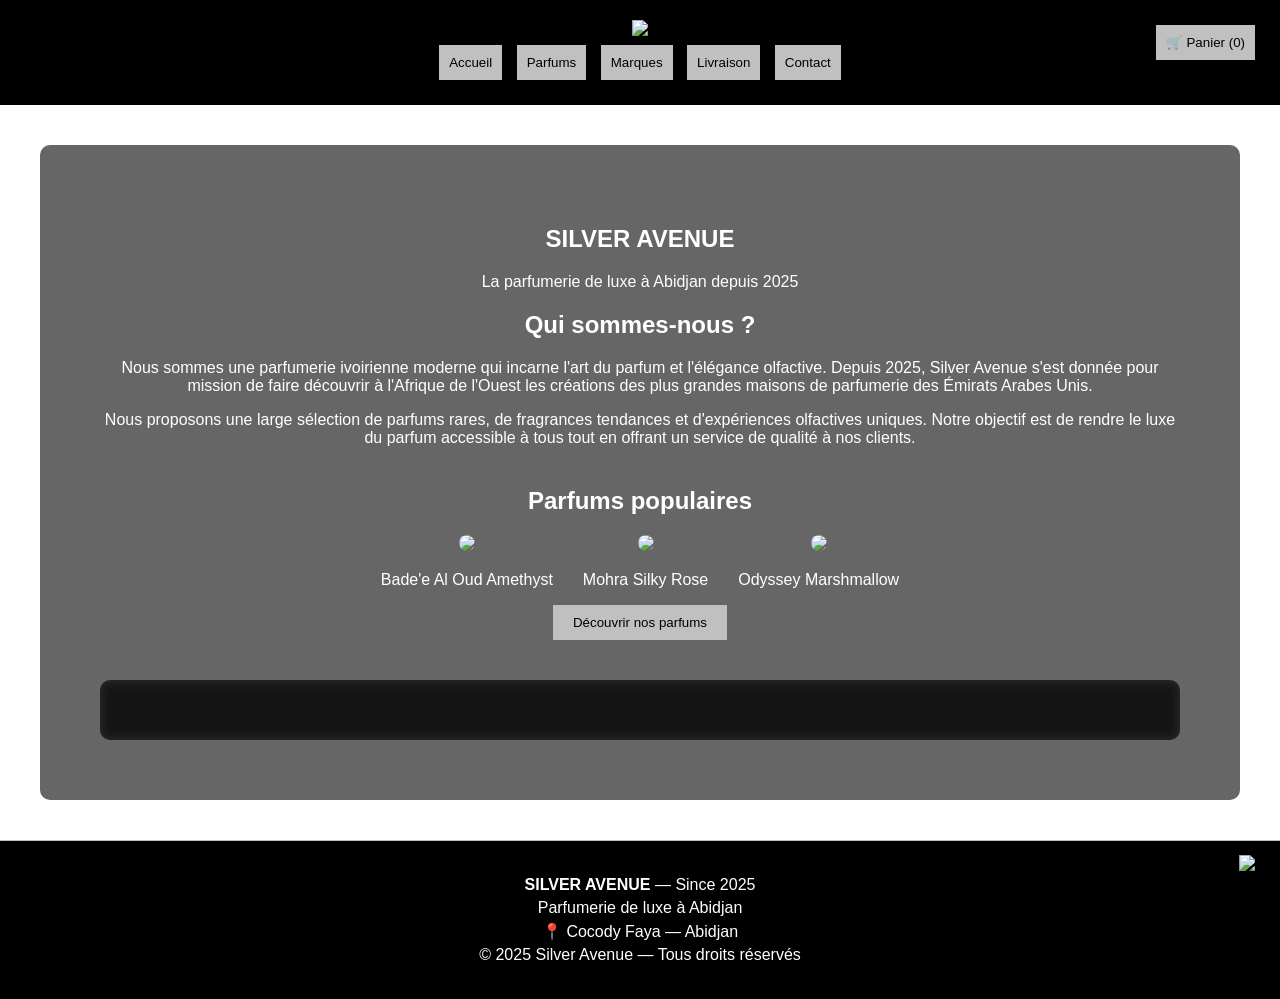
==== index.html @ 5741311a "Add files via upload" ====
<!DOCTYPE html>

<html lang="fr">

<head>

<meta charset="UTF-8">

<meta name="viewport" content="width=device-width, initial-scale=1.0">

<title>Silver Avenue</title>

<link rel="stylesheet" href="style.css">

<link rel="manifest" href="manifest.json">

<meta name="theme-color" content="#000000">

</head>

<body>

<header>

<img src="images/logo.png" class="logo">

<nav>

<button onclick="ouvrirPage('accueil')">Accueil</button>

<button onclick="ouvrirPage('parfums')">Parfums</button>

<button onclick="ouvrirPage('marques')">Marques</button>

<button onclick="ouvrirPage('livraison')">Livraison</button>

<button onclick="ouvrirPage('contact')">Contact</button>

<div class="panier" onclick="ouvrirPanier()">

<button onclick="ouvrirPanier()">
🛒 Panier (<span id="compteur-panier">0</span>)
</button>
</div>

<nav>

</header>

<section id="accueil" class="page">

<h1>SILVER AVENUE</h1>

<p>La parfumerie de luxe à Abidjan depuis 2025</p>


<h2>Qui sommes-nous ?</h2>

<p>

Nous sommes une parfumerie ivoirienne moderne qui incarne l'art du parfum et l'élégance olfactive. Depuis 2025, Silver Avenue s'est donnée pour mission de faire découvrir à l'Afrique de l'Ouest les créations des plus grandes maisons de parfumerie des Émirats Arabes Unis.

</p>

<p>

Nous proposons une large sélection de parfums rares, de fragrances tendances et d'expériences olfactives uniques. Notre objectif est de rendre le luxe du parfum accessible à tous tout en offrant un service de qualité à nos clients.

</p>

<div class="best-seller">

<h2>Parfums populaires</h2>

<div class="best-grid">

<div>

<img src="images/parfum4.jpg">

<p>Bade'e Al Oud Amethyst</p>

</div>

<div>

<img src="images/parfum2.jpg">

<p>Mohra Silky Rose</p>

</div>

<div>

<img src="images/parfum9.jpg">

<p>Odyssey Marshmallow</p>

</div>

</div>

</div>

<button onclick="ouvrirPage('parfums')">
Découvrir nos parfums
</button>
<div class="about-home">

</section>

<section id="parfums" class="page">

<h2>Nos Parfums</h2>

<div class="produits">

<div class="produit" data-marque="lattafa">

<img src="images/parfum1.jpg">

<h3 onclick="ouvrirProduit(
'Noble Blush — Lattafa',
'images/parfum1.jpg',
'sucré, poudré, amande, vanille',
'amande',
'rose',
'musc, vanille'
)">
Noble Blush — Lattafa
</h3>

<p>Accords : sucré / poudré / amande / vanille</p>

<button onclick="ajouterPanier('Noble Blush Lattafa')">
Ajouter au panier
</button>

</div>



<div class="produit" data-marque="lattafa">

<img src="images/parfum2.jpg">

<h3 onclick="ouvrirProduit(
'Mohra Silky Rose — Lattafa',
'images/parfum2.jpg',
'rose, musqué, fruité, vanille',
'fruits rouges',
'rose',
'musc, vanille'
)">
Mohra Silky Rose — Lattafa
</h3>

<p>Accords : rose / musqué / fruité / vanille</p>

<button onclick="ajouterPanier('Mohra Silky Rose Lattafa')">
Ajouter au panier
</button>

</div>



<div class="produit" data-marque="maison-asrar">

<img src="images/parfum3.jpg">

<h3 onclick="ouvrirProduit(
'Vanilla Voyage — Maison Asrar',
'images/parfum3.jpg',
'vanille, caramel, ambre',
'caramel',
'vanille',
'ambre'
)">
Vanilla Voyage — Maison Asrar
</h3>

<p>Accords : vanille / caramel / ambre</p>

<button onclick="ajouterPanier('Vanilla Voyage Maison Asrar')">
Ajouter au panier
</button>

</div>



<div class="produit" data-marque="lattafa">

<img src="images/parfum4.jpg">

<h3 onclick="ouvrirProduit(
'Badee Al Oud Amethyst — Lattafa',
'images/parfum4.jpg',
'rose, oud, ambre',
'bergamote',
'rose',
'oud, ambre'
)">
Badee Al Oud Amethyst — Lattafa
</h3>

<p>Accords : rose / oud / ambre</p>

<button onclick="ajouterPanier('Badee Al Oud Amethyst Lattafa')">
Ajouter au panier
</button>

</div>



<div class="produit" data-marque="lattafa">

<img src="images/parfum5.jpg">

<h3 onclick="ouvrirProduit(
'Badee Al Oud Sublime — Lattafa',
'images/parfum5.jpg',
'fruité, rose, tropical',
'pomme',
'rose',
'vanille'
)">
Badee Al Oud Sublime — Lattafa
</h3>

<p>Accords : fruité / rose / tropical</p>

<button onclick="ajouterPanier('Badee Al Oud Sublime Lattafa')">
Ajouter au panier
</button>

</div>



<div class="produit" data-marque="lattafa">

<img src="images/parfum6.jpg">

<h3 onclick="ouvrirProduit(
'Tharwah Gold — Lattafa',
'images/parfum6.jpg',
'agrumes, vanille, fleurs blanches',
'citron',
'fleurs blanches',
'vanille'
)">
Tharwah Gold — Lattafa
</h3>

<p>Accords : agrume / vanille / fleurs blanches</p>

<button onclick="ajouterPanier('Tharwah Gold Lattafa')">
Ajouter au panier
</button>

</div>



<div class="produit" data-marque="lattafa">

<img src="images/parfum7.jpg">

<h3 onclick="ouvrirProduit(
'Musamam White Intense — Lattafa',
'images/parfum7.jpg',
'boisé, coco, ambre',
'agrumes',
'coco',
'ambre, bois'
)">
Musamam White Intense — Lattafa
</h3>

<p>Accords : boisé / coco / ambre</p>

<button onclick="ajouterPanier('Musamam White Intense Lattafa')">
Ajouter au panier
</button>

</div>



<div class="produit" data-marque="maison-alhambra">

<img src="images/parfum8.jpg">

<h3 onclick="ouvrirProduit(
'Delilah — Maison Alhambra',
'images/parfum8.jpg',
'rose, floral, fruité',
'lychee',
'rose',
'vanille'
)">
Delilah — Maison Alhambra
</h3>

<p>Accords : rose / floral / fruité</p>

<button onclick="ajouterPanier('Delilah Maison Alhambra')">
Ajouter au panier
</button>

</div>



<div class="produit" data-marque="armaf">

<img src="images/parfum9.jpg">

<h3 onclick="ouvrirProduit(
'Odyssey Marshmallow — Armaf',
'images/parfum9.jpg',
'sucré, vanille, lactonique',
'fruits',
'marshmallow',
'vanille'
)">
Odyssey Marshmallow — Armaf
</h3>

<p>Accords : sucré / vanille / lactonique</p>

<button onclick="ajouterPanier('Odyssey Marshmallow Armaf')">
Ajouter au panier
</button>

</div>

</div>

</div>

</section>

<section id="marques" class="page">

<h2>Rechercher une marque</h2>

<div class="search-container">

<input type="text" id="searchInput" placeholder="Ex: Lattafa, Armaf...">

</div>

</section>


<section id="livraison" class="page">

<h2>Livraison</h2>

<p>Livraison partout à Abidjan via Yango.</p>

<p>Bonne nouvelle la livraison est gratuite à partir de 50 000F d'achat.</p>

</section>

<section id="contact" class="page">

<h2>Contact</h2>

<p>WhatsApp : 07 05 91 07 13

</p>Gmail: darenciv@gmail.com

</section>

<section id="inscription" class="page">

<h2>Informations de livraison</h2>

<div class="form-client">

<input type="text" id="nom" placeholder="Nom">

<input type="text" id="prenom" placeholder="Prénom">

<input type="text" id="telephone" placeholder="Numéro de téléphone">

<input type="text" id="adresse" placeholder="Lieu de livraison">

<button onclick="enregistrerClient()">

Enregistrer mes informations

</button>

</div>

</section>

<section id="panier-zone">

<div class="panier-contenu">

<h2>Votre panier</h2>

<ul id="liste-panier"></ul>

<a id="commanderWhatsapp" target="_blank">
<button>Commander sur WhatsApp</button>
</a>

<a href="https://pay.wave.com/m/M_ci_DL4ZPW5vdhut/c/ci/" target="_blank">

<button class="wave">

Payer avec Wave

</button>

</a>

<button onclick="fermerPanier()">Fermer</button>

</div>

</section>

<div id="produit-modal">

<div class="produit-contenu">

<span onclick="fermerProduit()" class="fermer">✖</span>

<img id="produit-image">

<h2 id="produit-nom"></h2>

<p><b>Accords :</b> <span id="produit-accords"></span></p>

<p><b>Notes de tête :</b> <span id="produit-tete"></span></p>

<p><b>Notes de cœur :</b> <span id="produit-coeur"></span></p>

<p><b>Notes de fond :</b> <span id="produit-fond"></span></p>

<button id="produit-panier">Ajouter au panier</button>

</div>

</div>

<footer>

<div class="footer-container">

<p><strong>SILVER AVENUE</strong> — Since 2025</p>

<p>Parfumerie de luxe à Abidjan</p>

<p>📍 Cocody Faya — Abidjan</p>

<p class="copyright">
© 2025 Silver Avenue — Tous droits réservés
</p>

</div>

</footer>

<script src="script.js"></script>

</body>

</html>
<a href="https://wa.me/2250705910713" class="whatsapp-float">

<img src="images/whatsapp.png">

</a>
---- style.css ----
body{

margin:0;

font-family:Arial;

color:white;

background-image:url("images/background.jpg");

background-size:cover;

background-position:center;

background-attachment:fixed;

}

header{

text-align:center;

background:black;

padding:20px;

}

.logo{

width:180px;

}

nav button{

background:silver;

border:none;

padding:10px;

margin:5px;

cursor:pointer;

}

.page{

display:none;

padding:60px;

text-align:center;

background:rgba(0,0,0,0.6);

backdrop-filter:blur(10px);

margin:40px;

border-radius:10px;

}


.produits{

display:grid;

grid-template-columns:repeat(3,1fr);

gap:30px;

}

.produit{

background:#111;

padding:20px;

border:1px solid silver;

border-radius:10px;

transition:0.3s;

}

.produit img{

width:100%;

}

.produit:hover{

transform:scale(1.05);

}

@media(max-width:768px){

.produits{

grid-template-columns:1fr;

}

}
.whatsapp-float{

position:fixed;

bottom:25px;

right:25px;

z-index:1000;

}

.whatsapp-float img{

width:60px;

transition:0.3s;

}

.whatsapp-float img:hover{

transform:scale(1.2);

}
.produit{

background:#111;

padding:20px;

border:1px solid silver;

border-radius:10px;

transition:0.3s;

opacity:0;

transform:translateY(30px);

animation:fadeUp 0.8s forwards;

}

@keyframes fadeUp{

to{

opacity:1;

transform:translateY(0);

}

}
button{

background:silver;

border:none;

padding:10px 20px;

cursor:pointer;

transition:0.3s;

}

button:hover{

transform:scale(1.1);

}
@media (max-width:768px){

header{

padding:10px;

}

.logo{

width:120px;

}

nav{

display:flex;

flex-direction:column;

gap:10px;

margin-top:10px;

}

nav button{

width:100%;

}

.page{

margin:10px;

padding:20px;

}

.produits{

grid-template-columns:1fr;

gap:20px;

}

.produit{

padding:15px;

}

.produit img{

width:100%;

}

h1{

font-size:26px;

}

h2{

font-size:22px;

}

p{

font-size:15px;

}

}
@media (max-width:768px){

.whatsapp-float img{

width:55px;

}

}
@media (max-width:768px){

nav{

background:rgba(0,0,0,0.7);

padding:10px;

border-radius:10px;

}

}
.about-home{

margin-top:40px;

background:rgba(0,0,0,0.5);

padding:30px;

border-radius:10px;

backdrop-filter:blur(6px);

}
footer{

background:black;

margin-top:40px;

padding:30px;

text-align:center;

border-top:1px solid silver;

}

.footer-container{

max-width:900px;

margin:auto;

}

footer p{

margin:5px;

}

copyright{

font-size:12px;

opacity:0.7;

}
.search-container{

display:flex;

justify-content:center;

margin-top:10px;

}
.search-container{

display:flex;

justify-content:center;

align-items:center;

margin-top:30px;

}

.search-container input{

width:300px;

padding:12px;

border-radius:25px;

border:1px solid rgba(255,255,255,0.3);

background:rgba(255,255,255,0.15);

backdrop-filter:blur(12px);

color:white;

outline:none;

text-align:center;

}
.panier{

position:absolute;

right:20px;

top:20px;

font-size:20px;

cursor:pointer;

}

#panier-zone{

background:rgba(0,0,0,0.6);

backdrop-filter:blur(10px);

padding:30px;

margin:40px;

border-radius:10px;

}

#panier-zone button{

margin-top:20px;

}
.form-client{

display:flex;

flex-direction:column;

gap:15px;

max-width:400px;

margin:auto;

margin-top:30px;

}

.form-client input{

padding:12px;

border-radius:10px;

border:none;

background:rgba(255,255,255,0.2);

color:white;

backdrop-filter:blur(10px);

}

.form-client button{

margin-top:10px;

}
#panier-zone{

position:fixed;

top:0;

right:0;

width:350px;

height:100%;

background:rgba(0,0,0,0.9);

backdrop-filter:blur(10px);

padding:30px;

display:none;

z-index:1000;

}

.panier-contenu{

display:flex;

flex-direction:column;

gap:20px;

}

.panier{

position:absolute;

right:20px;

top:20px;

cursor:pointer;

font-size:20px;

}
.wave{

background:#1dcf5f;

color:white;

padding:12px;

border:none;

border-radius:8px;

cursor:pointer;

font-weight:bold;

margin-top:10px;

}
#produit-modal{

position:fixed;

top:0;

left:0;

width:100%;

height:100%;

background:rgba(0,0,0,0.8);

display:none;

justify-content:center;

align-items:center;

z-index:2000;

}

.produit-contenu{

background:black;

padding:30px;

border-radius:10px;

max-width:400px;

text-align:center;

}

.produit-contenu img{

width:200px;

margin-bottom:20px;

}

.fermer{

cursor:pointer;

float:right;

font-size:20px;

}
.produit{

transition:all 0.4s ease;

transform:translateY(0);

}

.produit:hover{

transform:translateY(-10px);

box-shadow:0 20px 40px rgba(0,0,0,0.5);

}
.produit img{

transition:transform 0.5s;

}

.produit:hover img{

transform:scale(1.1);

}
.best-seller{

margin-top:40px;

text-align:center;

}

.best-grid{

display:flex;

justify-content:center;

gap:30px;

margin-top:20px;

}

.best-grid img{

width:120px;

border-radius:10px;

}
@media (max-width:768px){

nav{
flex-direction:column;
gap:10px;
}

.produits{
grid-template-columns:1fr;
}

.produit img{
width:100%;
}

.search-container input{
width:90%;
}

}
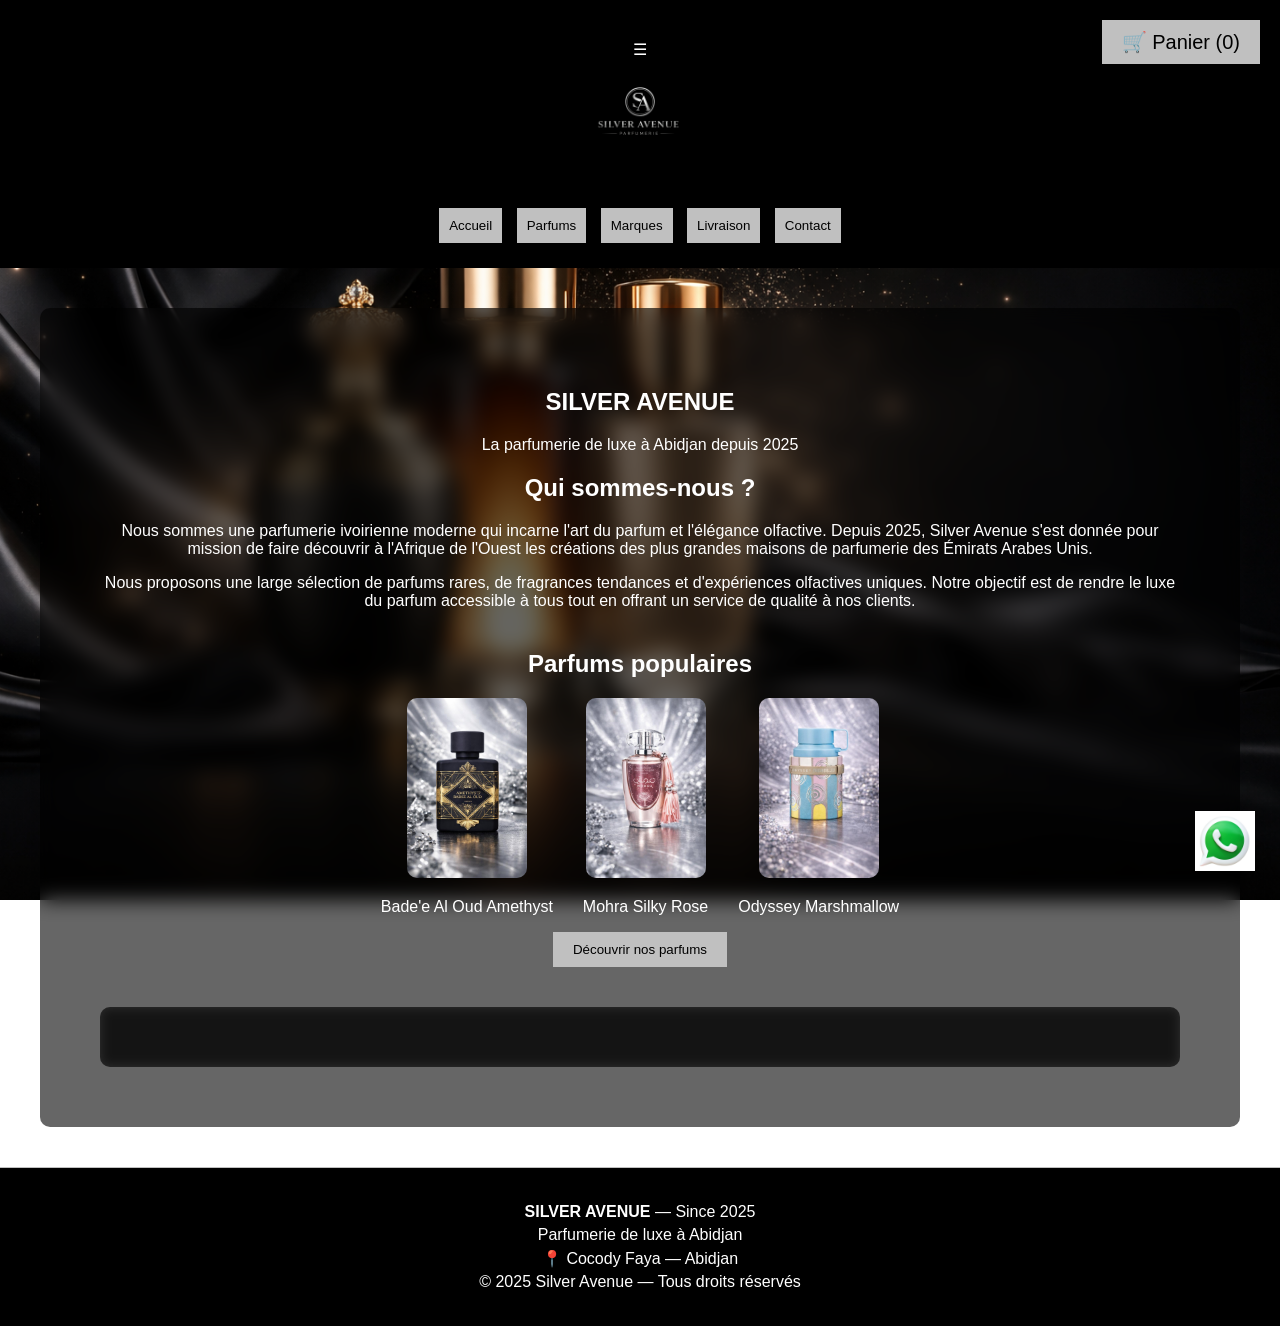
==== commit 73c69266: "Update index.html" ====
--- a/index.html
+++ b/index.html
@@ -22,28 +22,34 @@
 
 <header>
 
+<header class="header">
+
+<div class="menu-icon" onclick="toggleMenu()">
+☰
+</div>
+
 <img src="images/logo.png" class="logo">
 
-<nav>
-
-<button onclick="ouvrirPage('accueil')">Accueil</button>
-
-<button onclick="ouvrirPage('parfums')">Parfums</button>
-
-<button onclick="ouvrirPage('marques')">Marques</button>
-
-<button onclick="ouvrirPage('livraison')">Livraison</button>
-
-<button onclick="ouvrirPage('contact')">Contact</button>
-
-<div class="panier" onclick="ouvrirPanier()">
-
-<button onclick="ouvrirPanier()">
+<button onclick="ouvrirPanier()" class="panier">
 🛒 Panier (<span id="compteur-panier">0</span>)
 </button>
-</div>
-
-<nav>
+
+</header>
+
+
+<nav id="menu-mobile" class="menu-mobile">
+
+<button onclick="changerPage('accueil')">Accueil</button>
+
+<button onclick="changerPage('parfums')">Parfums</button>
+
+<button onclick="changerPage('marques')">Marques</button>
+
+<button onclick="changerPage('livraison')">Livraison</button>
+
+<button onclick="changerPage('contact')">Contact</button>
+
+</nav>
 
 </header>
 
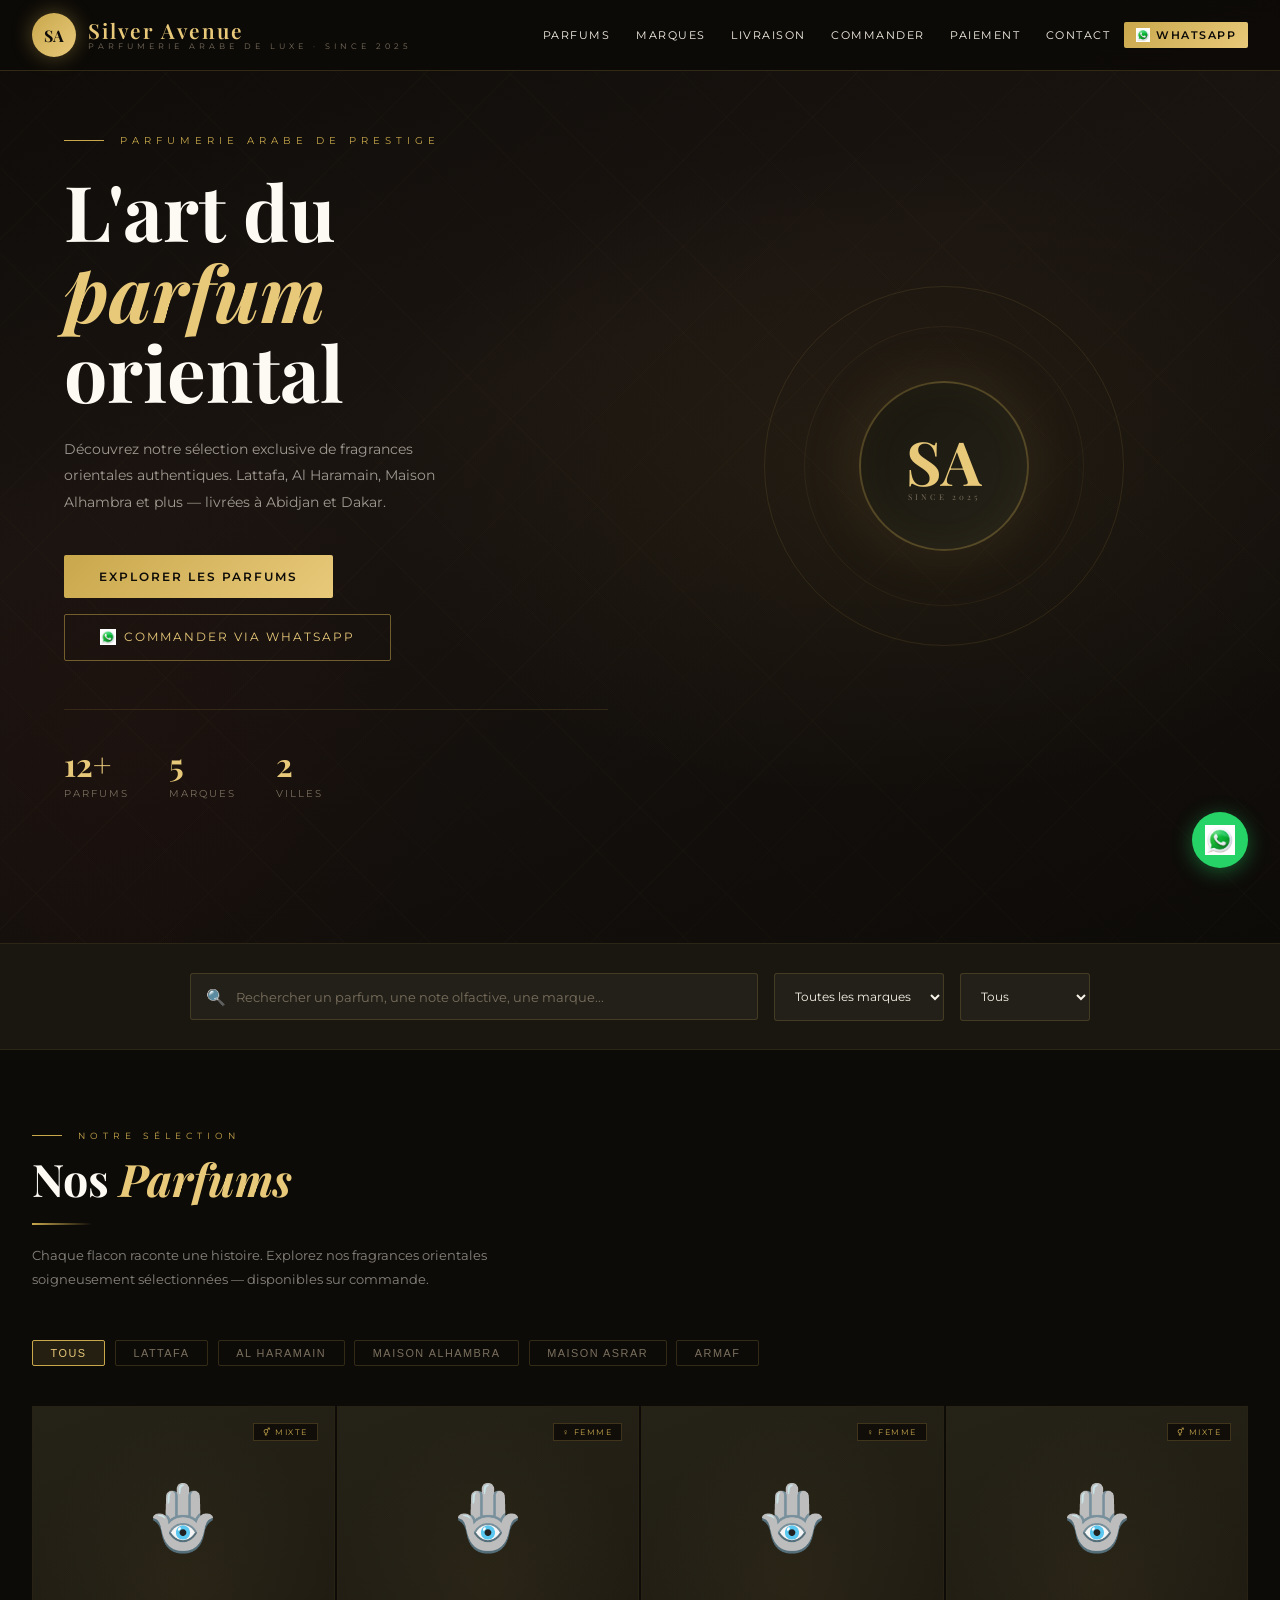
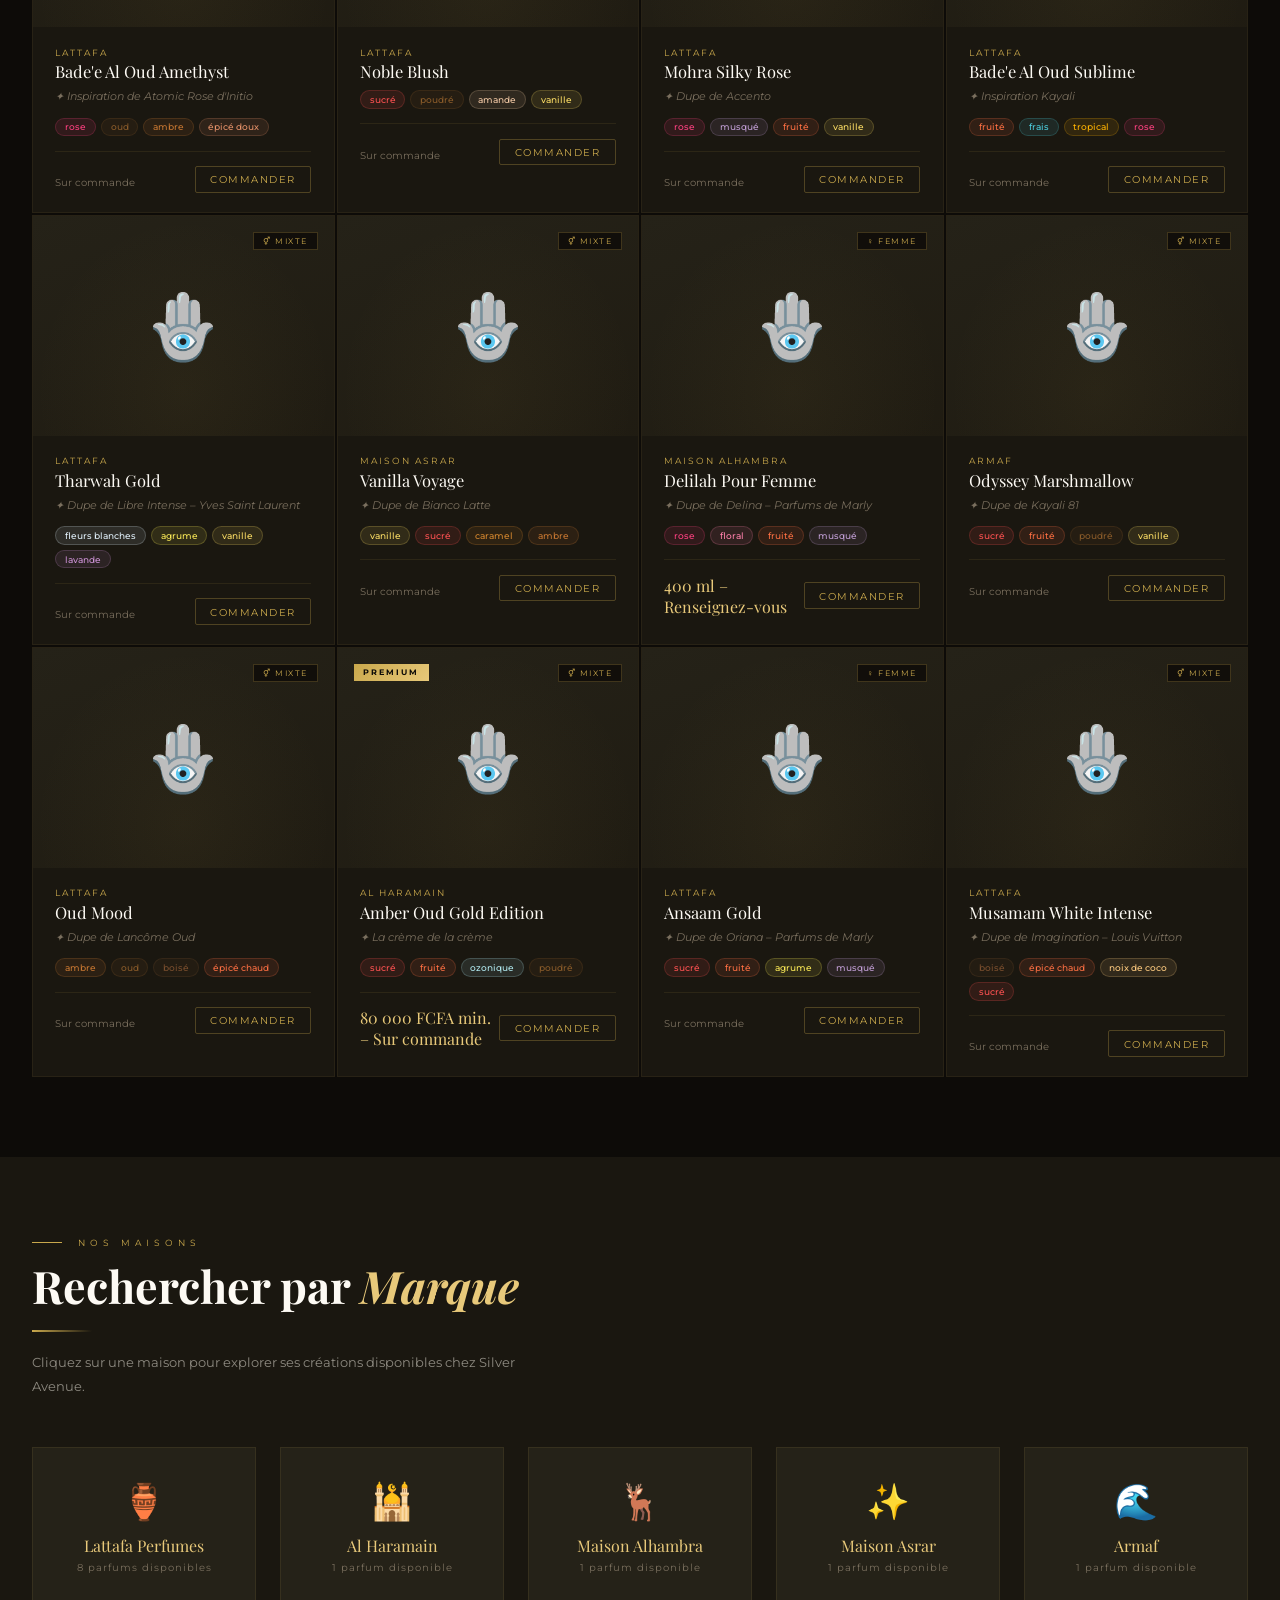
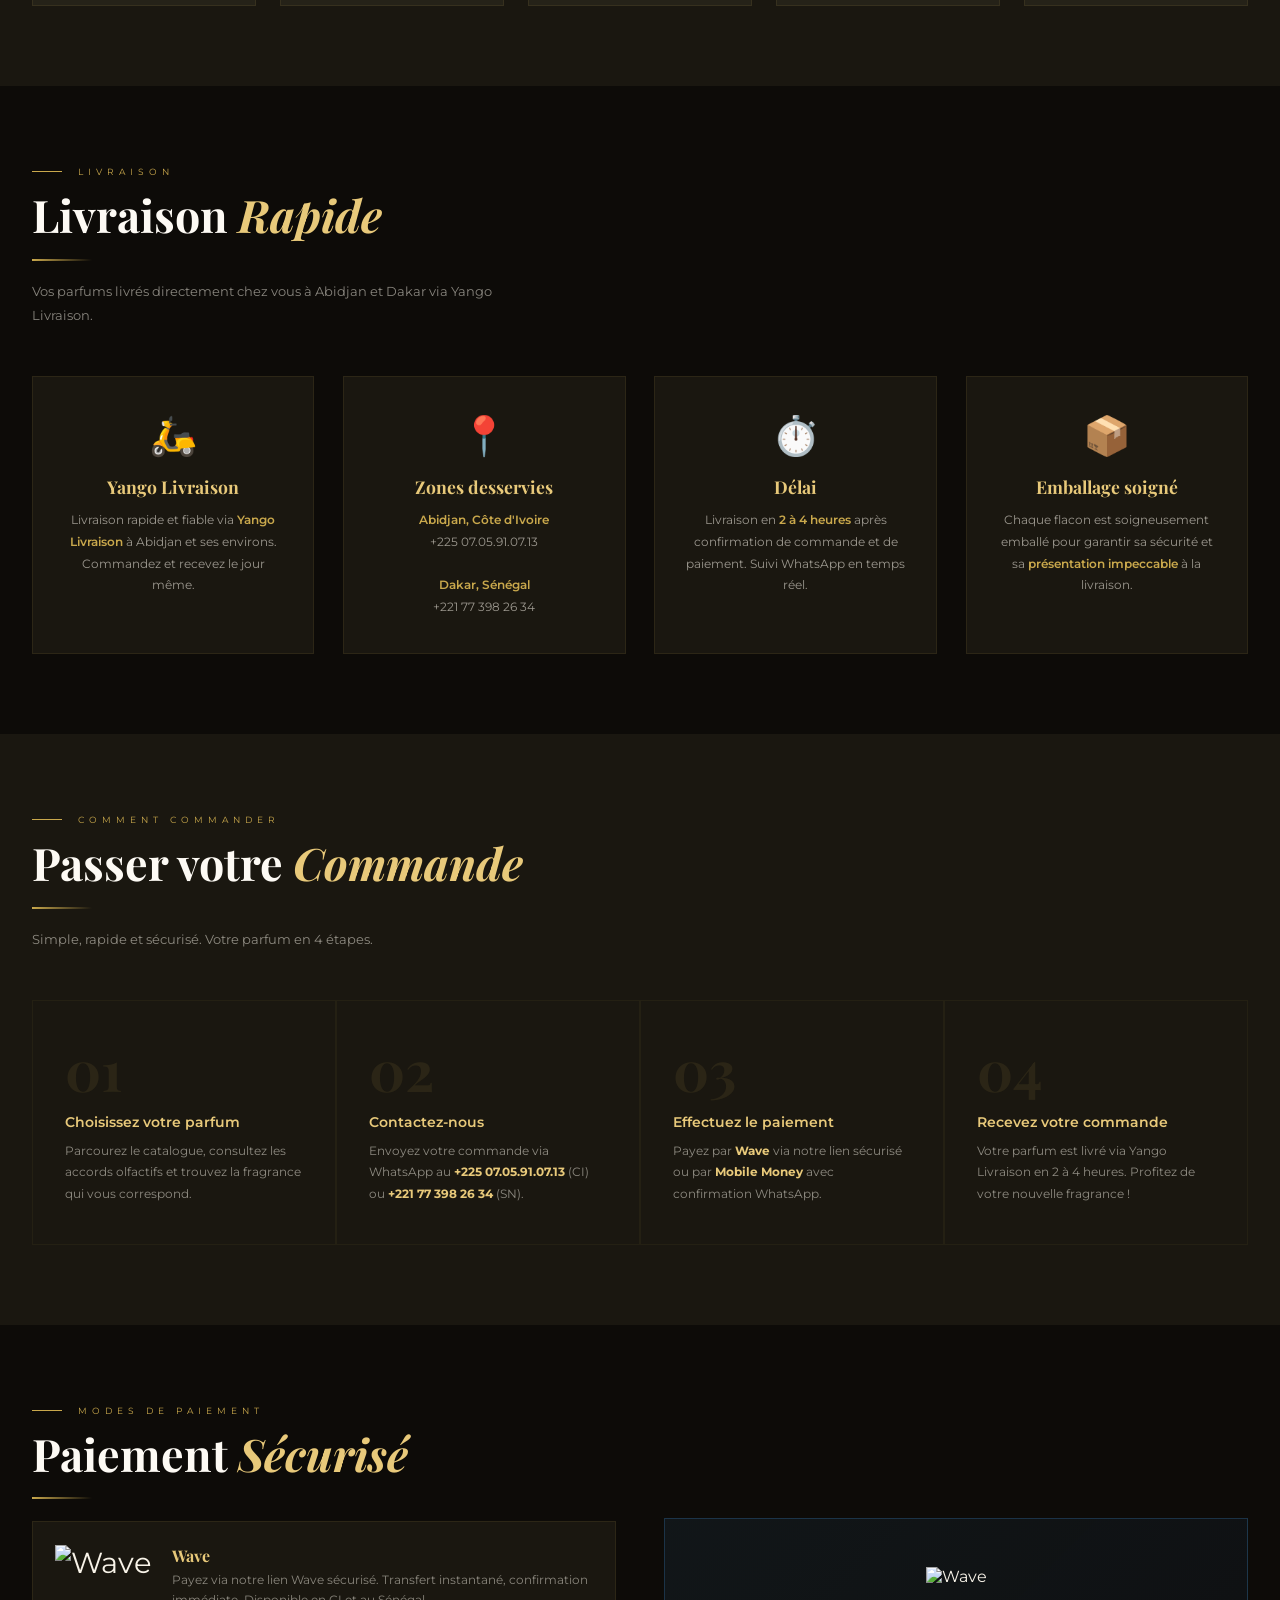
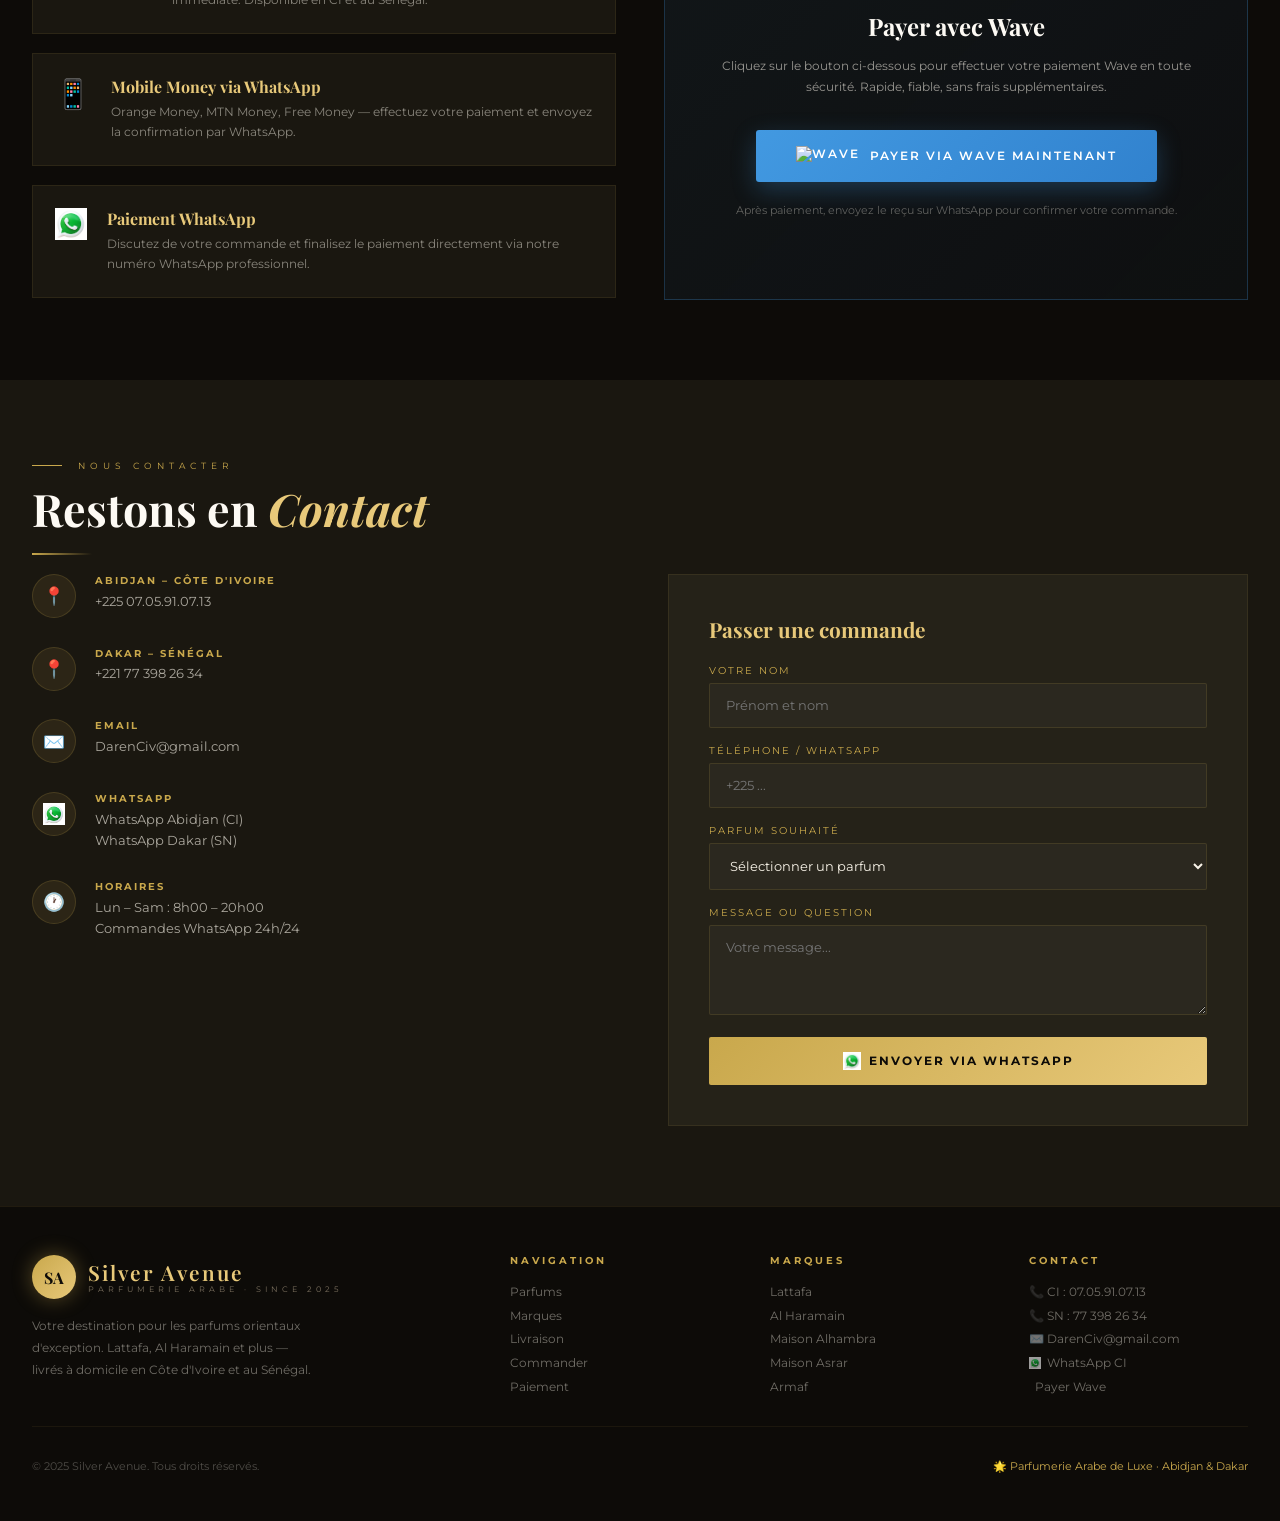
==== commit 4e92532e: "Add files via upload" ====
--- a/index.html
+++ b/index.html
@@ -1,489 +1,686 @@
-<!DOCTYPE html>
-
+<!doctype html>
 <html lang="fr">
-
-<head>
-
-<meta charset="UTF-8">
-
-<meta name="viewport" content="width=device-width, initial-scale=1.0">
-
-<title>Silver Avenue</title>
-
-<link rel="stylesheet" href="style.css">
-
-<link rel="manifest" href="manifest.json">
-
-<meta name="theme-color" content="#000000">
-
-</head>
-
-<body>
-
-<header>
-
-<header class="header">
-
-<div class="menu-icon" onclick="toggleMenu()">
-☰
-</div>
-
-<img src="images/logo.png" class="logo">
-
-<button onclick="ouvrirPanier()" class="panier">
-🛒 Panier (<span id="compteur-panier">0</span>)
-</button>
-
-</header>
-
-
-<nav id="menu-mobile" class="menu-mobile">
-
-<button onclick="changerPage('accueil')">Accueil</button>
-
-<button onclick="changerPage('parfums')">Parfums</button>
-
-<button onclick="changerPage('marques')">Marques</button>
-
-<button onclick="changerPage('livraison')">Livraison</button>
-
-<button onclick="changerPage('contact')">Contact</button>
-
-</nav>
-
-</header>
-
-<section id="accueil" class="page">
-
-<h1>SILVER AVENUE</h1>
-
-<p>La parfumerie de luxe à Abidjan depuis 2025</p>
-
-
-<h2>Qui sommes-nous ?</h2>
-
-<p>
-
-Nous sommes une parfumerie ivoirienne moderne qui incarne l'art du parfum et l'élégance olfactive. Depuis 2025, Silver Avenue s'est donnée pour mission de faire découvrir à l'Afrique de l'Ouest les créations des plus grandes maisons de parfumerie des Émirats Arabes Unis.
-
-</p>
-
-<p>
-
-Nous proposons une large sélection de parfums rares, de fragrances tendances et d'expériences olfactives uniques. Notre objectif est de rendre le luxe du parfum accessible à tous tout en offrant un service de qualité à nos clients.
-
-</p>
-
-<div class="best-seller">
-
-<h2>Parfums populaires</h2>
-
-<div class="best-grid">
-
-<div>
-
-<img src="images/parfum4.jpg">
-
-<p>Bade'e Al Oud Amethyst</p>
-
-</div>
-
-<div>
-
-<img src="images/parfum2.jpg">
-
-<p>Mohra Silky Rose</p>
-
-</div>
-
-<div>
-
-<img src="images/parfum9.jpg">
-
-<p>Odyssey Marshmallow</p>
-
-</div>
-
-</div>
-
-</div>
-
-<button onclick="ouvrirPage('parfums')">
-Découvrir nos parfums
-</button>
-<div class="about-home">
-
-</section>
-
-<section id="parfums" class="page">
-
-<h2>Nos Parfums</h2>
-
-<div class="produits">
-
-<div class="produit" data-marque="lattafa">
-
-<img src="images/parfum1.jpg">
-
-<h3 onclick="ouvrirProduit(
-'Noble Blush — Lattafa',
-'images/parfum1.jpg',
-'sucré, poudré, amande, vanille',
-'amande',
-'rose',
-'musc, vanille'
-)">
-Noble Blush — Lattafa
-</h3>
-
-<p>Accords : sucré / poudré / amande / vanille</p>
-
-<button onclick="ajouterPanier('Noble Blush Lattafa')">
-Ajouter au panier
-</button>
-
-</div>
-
-
-
-<div class="produit" data-marque="lattafa">
-
-<img src="images/parfum2.jpg">
-
-<h3 onclick="ouvrirProduit(
-'Mohra Silky Rose — Lattafa',
-'images/parfum2.jpg',
-'rose, musqué, fruité, vanille',
-'fruits rouges',
-'rose',
-'musc, vanille'
-)">
-Mohra Silky Rose — Lattafa
-</h3>
-
-<p>Accords : rose / musqué / fruité / vanille</p>
-
-<button onclick="ajouterPanier('Mohra Silky Rose Lattafa')">
-Ajouter au panier
-</button>
-
-</div>
-
-
-
-<div class="produit" data-marque="maison-asrar">
-
-<img src="images/parfum3.jpg">
-
-<h3 onclick="ouvrirProduit(
-'Vanilla Voyage — Maison Asrar',
-'images/parfum3.jpg',
-'vanille, caramel, ambre',
-'caramel',
-'vanille',
-'ambre'
-)">
-Vanilla Voyage — Maison Asrar
-</h3>
-
-<p>Accords : vanille / caramel / ambre</p>
-
-<button onclick="ajouterPanier('Vanilla Voyage Maison Asrar')">
-Ajouter au panier
-</button>
-
-</div>
-
-
-
-<div class="produit" data-marque="lattafa">
-
-<img src="images/parfum4.jpg">
-
-<h3 onclick="ouvrirProduit(
-'Badee Al Oud Amethyst — Lattafa',
-'images/parfum4.jpg',
-'rose, oud, ambre',
-'bergamote',
-'rose',
-'oud, ambre'
-)">
-Badee Al Oud Amethyst — Lattafa
-</h3>
-
-<p>Accords : rose / oud / ambre</p>
-
-<button onclick="ajouterPanier('Badee Al Oud Amethyst Lattafa')">
-Ajouter au panier
-</button>
-
-</div>
-
-
-
-<div class="produit" data-marque="lattafa">
-
-<img src="images/parfum5.jpg">
-
-<h3 onclick="ouvrirProduit(
-'Badee Al Oud Sublime — Lattafa',
-'images/parfum5.jpg',
-'fruité, rose, tropical',
-'pomme',
-'rose',
-'vanille'
-)">
-Badee Al Oud Sublime — Lattafa
-</h3>
-
-<p>Accords : fruité / rose / tropical</p>
-
-<button onclick="ajouterPanier('Badee Al Oud Sublime Lattafa')">
-Ajouter au panier
-</button>
-
-</div>
-
-
-
-<div class="produit" data-marque="lattafa">
-
-<img src="images/parfum6.jpg">
-
-<h3 onclick="ouvrirProduit(
-'Tharwah Gold — Lattafa',
-'images/parfum6.jpg',
-'agrumes, vanille, fleurs blanches',
-'citron',
-'fleurs blanches',
-'vanille'
-)">
-Tharwah Gold — Lattafa
-</h3>
-
-<p>Accords : agrume / vanille / fleurs blanches</p>
-
-<button onclick="ajouterPanier('Tharwah Gold Lattafa')">
-Ajouter au panier
-</button>
-
-</div>
-
-
-
-<div class="produit" data-marque="lattafa">
-
-<img src="images/parfum7.jpg">
-
-<h3 onclick="ouvrirProduit(
-'Musamam White Intense — Lattafa',
-'images/parfum7.jpg',
-'boisé, coco, ambre',
-'agrumes',
-'coco',
-'ambre, bois'
-)">
-Musamam White Intense — Lattafa
-</h3>
-
-<p>Accords : boisé / coco / ambre</p>
-
-<button onclick="ajouterPanier('Musamam White Intense Lattafa')">
-Ajouter au panier
-</button>
-
-</div>
-
-
-
-<div class="produit" data-marque="maison-alhambra">
-
-<img src="images/parfum8.jpg">
-
-<h3 onclick="ouvrirProduit(
-'Delilah — Maison Alhambra',
-'images/parfum8.jpg',
-'rose, floral, fruité',
-'lychee',
-'rose',
-'vanille'
-)">
-Delilah — Maison Alhambra
-</h3>
-
-<p>Accords : rose / floral / fruité</p>
-
-<button onclick="ajouterPanier('Delilah Maison Alhambra')">
-Ajouter au panier
-</button>
-
-</div>
-
-
-
-<div class="produit" data-marque="armaf">
-
-<img src="images/parfum9.jpg">
-
-<h3 onclick="ouvrirProduit(
-'Odyssey Marshmallow — Armaf',
-'images/parfum9.jpg',
-'sucré, vanille, lactonique',
-'fruits',
-'marshmallow',
-'vanille'
-)">
-Odyssey Marshmallow — Armaf
-</h3>
-
-<p>Accords : sucré / vanille / lactonique</p>
-
-<button onclick="ajouterPanier('Odyssey Marshmallow Armaf')">
-Ajouter au panier
-</button>
-
-</div>
-
-</div>
-
-</div>
-
-</section>
-
-<section id="marques" class="page">
-
-<h2>Rechercher une marque</h2>
-
-<div class="search-container">
-
-<input type="text" id="searchInput" placeholder="Ex: Lattafa, Armaf...">
-
-</div>
-
-</section>
-
-
-<section id="livraison" class="page">
-
-<h2>Livraison</h2>
-
-<p>Livraison partout à Abidjan via Yango.</p>
-
-<p>Bonne nouvelle la livraison est gratuite à partir de 50 000F d'achat.</p>
-
-</section>
-
-<section id="contact" class="page">
-
-<h2>Contact</h2>
-
-<p>WhatsApp : 07 05 91 07 13
-
-</p>Gmail: darenciv@gmail.com
-
-</section>
-
-<section id="inscription" class="page">
-
-<h2>Informations de livraison</h2>
-
-<div class="form-client">
-
-<input type="text" id="nom" placeholder="Nom">
-
-<input type="text" id="prenom" placeholder="Prénom">
-
-<input type="text" id="telephone" placeholder="Numéro de téléphone">
-
-<input type="text" id="adresse" placeholder="Lieu de livraison">
-
-<button onclick="enregistrerClient()">
-
-Enregistrer mes informations
-
-</button>
-
-</div>
-
-</section>
-
-<section id="panier-zone">
-
-<div class="panier-contenu">
-
-<h2>Votre panier</h2>
-
-<ul id="liste-panier"></ul>
-
-<a id="commanderWhatsapp" target="_blank">
-<button>Commander sur WhatsApp</button>
-</a>
-
-<a href="https://pay.wave.com/m/M_ci_DL4ZPW5vdhut/c/ci/" target="_blank">
-
-<button class="wave">
-
-Payer avec Wave
-
-</button>
-
-</a>
-
-<button onclick="fermerPanier()">Fermer</button>
-
-</div>
-
-</section>
-
-<div id="produit-modal">
-
-<div class="produit-contenu">
-
-<span onclick="fermerProduit()" class="fermer">✖</span>
-
-<img id="produit-image">
-
-<h2 id="produit-nom"></h2>
-
-<p><b>Accords :</b> <span id="produit-accords"></span></p>
-
-<p><b>Notes de tête :</b> <span id="produit-tete"></span></p>
-
-<p><b>Notes de cœur :</b> <span id="produit-coeur"></span></p>
-
-<p><b>Notes de fond :</b> <span id="produit-fond"></span></p>
-
-<button id="produit-panier">Ajouter au panier</button>
-
-</div>
-
-</div>
-
-<footer>
-
-<div class="footer-container">
-
-<p><strong>SILVER AVENUE</strong> — Since 2025</p>
-
-<p>Parfumerie de luxe à Abidjan</p>
-
-<p>📍 Cocody Faya — Abidjan</p>
-
-<p class="copyright">
-© 2025 Silver Avenue — Tous droits réservés
-</p>
-
-</div>
-
-</footer>
-
-<script src="script.js"></script>
-
-</body>
-
+  <head>
+    <meta charset="UTF-8" />
+    <meta name="viewport" content="width=device-width, initial-scale=1.0" />
+    <title>Silver Avenue – Parfumerie Arabe de Luxe</title>
+    <link
+      href="https://fonts.googleapis.com/css2?family=Playfair+Display:ital,wght@0,400;0,600;0,700;1,400&family=Montserrat:wght@300;400;500;600&display=swap"
+      rel="stylesheet"
+    />
+    <link rel="stylesheet" href="style.css" />
+
+    <!-- PWA Manifest & Favicon -->
+    <link rel="manifest" href="manifest.json" />
+    <link rel="icon" type="image/svg+xml" href="images/logo.svg" />
+    <link rel="apple-touch-icon" href="images/logo-192.png" />
+    <meta name="theme-color" content="#C9A84C" />
+    <meta name="apple-mobile-web-app-capable" content="yes" />
+    <meta
+      name="apple-mobile-web-app-status-bar-style"
+      content="black-translucent"
+    />
+    <meta name="apple-mobile-web-app-title" content="Silver Avenue" />
+    <meta
+      name="description"
+      content="Parfumerie Arabe de Luxe – Lattafa, Al Haramain et plus. Livraison Abidjan & Dakar."
+    />
+  </head>
+  <body>
+    <!-- ══════════════════════════════════════
+     HEADER
+══════════════════════════════════════ -->
+    <header>
+      <div class="header-inner">
+        <a href="#" class="logo">
+          <div class="logo-icon">SA</div>
+          <div>
+            <div class="logo-text">Silver Avenue</div>
+            <div class="logo-sub">Parfumerie Arabe de Luxe · Since 2025</div>
+          </div>
+        </a>
+
+        <nav>
+          <a href="#parfums">Parfums</a>
+          <a href="#brands">Marques</a>
+          <a href="#livraison">Livraison</a>
+          <a href="#commande">Commander</a>
+          <a href="#paiement">Paiement</a>
+          <a href="#contact">Contact</a>
+          <a href="https://wa.me/2250705910713" target="_blank" class="nav-cta">
+            <img
+              src="images/whatsapp.png"
+              alt=""
+              style="width: 14px; height: 14px"
+            />
+            WhatsApp
+          </a>
+        </nav>
+
+        <div class="hamburger" onclick="toggleNav()">
+          <span></span><span></span><span></span>
+        </div>
+      </div>
+
+      <div class="nav-mobile" id="mobileNav">
+        <a href="#parfums" onclick="closeNav()">Parfums</a>
+        <a href="#brands" onclick="closeNav()">Marques</a>
+        <a href="#livraison" onclick="closeNav()">Livraison</a>
+        <a href="#commande" onclick="closeNav()">Commander</a>
+        <a href="#paiement" onclick="closeNav()">Paiement</a>
+        <a href="#contact" onclick="closeNav()">Contact</a>
+        <a href="https://wa.me/2250705910713" target="_blank">
+          <img
+            src="images/whatsapp.png"
+            alt=""
+            style="width: 16px; height: 16px"
+          />
+          WhatsApp Abidjan
+        </a>
+        <a href="https://wa.me/221773982634" target="_blank">
+          <img
+            src="images/whatsapp.png"
+            alt=""
+            style="width: 16px; height: 16px"
+          />
+          WhatsApp Dakar
+        </a>
+      </div>
+    </header>
+
+    <!-- ══════════════════════════════════════
+     HERO
+══════════════════════════════════════ -->
+    <section class="hero">
+      <div class="hero-bg"></div>
+      <div class="hero-pattern"></div>
+      <div class="hero-content">
+        <div>
+          <div class="hero-label">Parfumerie Arabe de Prestige</div>
+          <h1>L'art du <em>parfum</em><br />oriental</h1>
+          <p class="hero-desc">
+            Découvrez notre sélection exclusive de fragrances orientales
+            authentiques. Lattafa, Al Haramain, Maison Alhambra et plus —
+            livrées à Abidjan et Dakar.
+          </p>
+          <div class="hero-actions">
+            <a href="#parfums" class="btn-primary">Explorer les parfums</a>
+            <a
+              href="https://wa.me/2250705910713"
+              target="_blank"
+              class="btn-outline"
+            >
+              <img
+                src="images/whatsapp.png"
+                alt=""
+                style="width: 16px; height: 16px"
+              />
+              Commander via WhatsApp
+            </a>
+          </div>
+          <div class="hero-stats">
+            <div>
+              <div class="stat-num">12+</div>
+              <div class="stat-label">Parfums</div>
+            </div>
+            <div>
+              <div class="stat-num">5</div>
+              <div class="stat-label">Marques</div>
+            </div>
+            <div>
+              <div class="stat-num">2</div>
+              <div class="stat-label">Villes</div>
+            </div>
+          </div>
+        </div>
+        <div class="hero-visual">
+          <div class="hero-ring"></div>
+          <div class="hero-ring"></div>
+          <div class="hero-center">
+            <span class="big">SA</span>
+            <span class="since">Since 2025</span>
+          </div>
+        </div>
+      </div>
+    </section>
+
+    <!-- ══════════════════════════════════════
+     BARRE DE RECHERCHE
+══════════════════════════════════════ -->
+    <div class="search-section">
+      <div class="search-inner">
+        <div class="search-wrap">
+          <span class="search-icon">🔍</span>
+          <input
+            type="text"
+            id="searchInput"
+            placeholder="Rechercher un parfum, une note olfactive, une marque..."
+            oninput="filterPerfumes()"
+          />
+        </div>
+        <select
+          class="brand-filter"
+          id="brandFilter"
+          onchange="filterPerfumes()"
+        >
+          <option value="">Toutes les marques</option>
+          <option>Lattafa</option>
+          <option>Al Haramain</option>
+          <option>Maison Alhambra</option>
+          <option>Maison Asrar</option>
+          <option>Armaf</option>
+        </select>
+        <select
+          class="brand-filter"
+          id="genderFilter"
+          onchange="filterPerfumes()"
+          style="min-width: 130px"
+        >
+          <option value="">Tous</option>
+          <option value="femme">Femme</option>
+          <option value="mixte">Mixte</option>
+        </select>
+      </div>
+    </div>
+
+    <!-- ══════════════════════════════════════
+     PARFUMS
+══════════════════════════════════════ -->
+    <section id="parfums" style="background: var(--dark)">
+      <div class="section-inner">
+        <div class="section-label">Notre Sélection</div>
+        <h2 class="section-title">Nos <em>Parfums</em></h2>
+        <div class="divider"></div>
+        <p class="section-desc">
+          Chaque flacon raconte une histoire. Explorez nos fragrances orientales
+          soigneusement sélectionnées — disponibles sur commande.
+        </p>
+
+        <!-- Filtres par marque -->
+        <div class="brand-tags">
+          <button class="brand-tag active" onclick="setTag(this, '')">
+            Tous
+          </button>
+          <button class="brand-tag" onclick="setTag(this, 'Lattafa')">
+            Lattafa
+          </button>
+          <button class="brand-tag" onclick="setTag(this, 'Al Haramain')">
+            Al Haramain
+          </button>
+          <button class="brand-tag" onclick="setTag(this, 'Maison Alhambra')">
+            Maison Alhambra
+          </button>
+          <button class="brand-tag" onclick="setTag(this, 'Maison Asrar')">
+            Maison Asrar
+          </button>
+          <button class="brand-tag" onclick="setTag(this, 'Armaf')">
+            Armaf
+          </button>
+        </div>
+
+        <!-- Grille générée par JS -->
+        <div class="perfume-grid" id="perfumeGrid"></div>
+      </div>
+    </section>
+
+    <!-- ══════════════════════════════════════
+     MARQUES
+══════════════════════════════════════ -->
+    <section id="brands">
+      <div class="section-inner">
+        <div class="section-label">Nos Maisons</div>
+        <h2 class="section-title">Rechercher par <em>Marque</em></h2>
+        <div class="divider"></div>
+        <p class="section-desc">
+          Cliquez sur une maison pour explorer ses créations disponibles chez
+          Silver Avenue.
+        </p>
+
+        <div class="brands-grid">
+          <div class="brand-card" onclick="goToBrand('Lattafa')">
+            <div class="brand-icon-big">🏺</div>
+            <div class="brand-card-name">Lattafa Perfumes</div>
+            <div class="brand-card-count">8 parfums disponibles</div>
+          </div>
+          <div class="brand-card" onclick="goToBrand('Al Haramain')">
+            <div class="brand-icon-big">🕌</div>
+            <div class="brand-card-name">Al Haramain</div>
+            <div class="brand-card-count">1 parfum disponible</div>
+          </div>
+          <div class="brand-card" onclick="goToBrand('Maison Alhambra')">
+            <div class="brand-icon-big">🦌</div>
+            <div class="brand-card-name">Maison Alhambra</div>
+            <div class="brand-card-count">1 parfum disponible</div>
+          </div>
+          <div class="brand-card" onclick="goToBrand('Maison Asrar')">
+            <div class="brand-icon-big">✨</div>
+            <div class="brand-card-name">Maison Asrar</div>
+            <div class="brand-card-count">1 parfum disponible</div>
+          </div>
+          <div class="brand-card" onclick="goToBrand('Armaf')">
+            <div class="brand-icon-big">🌊</div>
+            <div class="brand-card-name">Armaf</div>
+            <div class="brand-card-count">1 parfum disponible</div>
+          </div>
+        </div>
+      </div>
+    </section>
+
+    <!-- ══════════════════════════════════════
+     LIVRAISON
+══════════════════════════════════════ -->
+    <section id="livraison">
+      <div class="section-inner">
+        <div class="section-label">Livraison</div>
+        <h2 class="section-title">Livraison <em>Rapide</em></h2>
+        <div class="divider"></div>
+        <p class="section-desc">
+          Vos parfums livrés directement chez vous à Abidjan et Dakar via Yango
+          Livraison.
+        </p>
+
+        <div class="livraison-grid">
+          <div class="livraison-card">
+            <div class="livraison-icon">🛵</div>
+            <h3>Yango Livraison</h3>
+            <p>
+              Livraison rapide et fiable via
+              <span class="hl">Yango Livraison</span> à Abidjan et ses environs.
+              Commandez et recevez le jour même.
+            </p>
+          </div>
+          <div class="livraison-card">
+            <div class="livraison-icon">📍</div>
+            <h3>Zones desservies</h3>
+            <p>
+              <span class="hl">Abidjan, Côte d'Ivoire</span><br />+225
+              07.05.91.07.13 <br /><br />
+              <span class="hl">Dakar, Sénégal</span><br />+221 77 398 26 34
+            </p>
+          </div>
+          <div class="livraison-card">
+            <div class="livraison-icon">⏱️</div>
+            <h3>Délai</h3>
+            <p>
+              Livraison en <span class="hl">2 à 4 heures</span> après
+              confirmation de commande et de paiement. Suivi WhatsApp en temps
+              réel.
+            </p>
+          </div>
+          <div class="livraison-card">
+            <div class="livraison-icon">📦</div>
+            <h3>Emballage soigné</h3>
+            <p>
+              Chaque flacon est soigneusement emballé pour garantir sa sécurité
+              et sa <span class="hl">présentation impeccable</span> à la
+              livraison.
+            </p>
+          </div>
+        </div>
+      </div>
+    </section>
+
+    <!-- ══════════════════════════════════════
+     COMMENT COMMANDER
+══════════════════════════════════════ -->
+    <section id="commande" style="background: var(--dark2)">
+      <div class="section-inner">
+        <div class="section-label">Comment Commander</div>
+        <h2 class="section-title">Passer votre <em>Commande</em></h2>
+        <div class="divider"></div>
+        <p class="section-desc">
+          Simple, rapide et sécurisé. Votre parfum en 4 étapes.
+        </p>
+
+        <div class="steps">
+          <div class="step">
+            <div class="step-num">01</div>
+            <h3>Choisissez votre parfum</h3>
+            <p>
+              Parcourez le catalogue, consultez les accords olfactifs et trouvez
+              la fragrance qui vous correspond.
+            </p>
+          </div>
+          <div class="step">
+            <div class="step-num">02</div>
+            <h3>Contactez-nous</h3>
+            <p>
+              Envoyez votre commande via WhatsApp au
+              <strong>+225 07.05.91.07.13</strong> (CI) ou
+              <strong>+221 77 398 26 34</strong> (SN).
+            </p>
+          </div>
+          <div class="step">
+            <div class="step-num">03</div>
+            <h3>Effectuez le paiement</h3>
+            <p>
+              Payez par <strong>Wave</strong> via notre lien sécurisé ou par
+              <strong>Mobile Money</strong> avec confirmation WhatsApp.
+            </p>
+          </div>
+          <div class="step">
+            <div class="step-num">04</div>
+            <h3>Recevez votre commande</h3>
+            <p>
+              Votre parfum est livré via Yango Livraison en 2 à 4 heures.
+              Profitez de votre nouvelle fragrance !
+            </p>
+          </div>
+        </div>
+      </div>
+    </section>
+
+    <!-- ══════════════════════════════════════
+     PAIEMENT
+══════════════════════════════════════ -->
+    <section id="paiement">
+      <div class="section-inner">
+        <div class="section-label">Modes de Paiement</div>
+        <h2 class="section-title">Paiement <em>Sécurisé</em></h2>
+        <div class="divider"></div>
+
+        <div class="payment-grid">
+          <div class="payment-methods">
+            <div class="payment-method">
+              <div class="pm-icon">
+                <img src="images/wave.png" alt="Wave" style="height: 32px" />
+              </div>
+              <div class="pm-info">
+                <h4>Wave</h4>
+                <p>
+                  Payez via notre lien Wave sécurisé. Transfert instantané,
+                  confirmation immédiate. Disponible en CI et au Sénégal.
+                </p>
+              </div>
+            </div>
+            <div class="payment-method">
+              <div class="pm-icon">📱</div>
+              <div class="pm-info">
+                <h4>Mobile Money via WhatsApp</h4>
+                <p>
+                  Orange Money, MTN Money, Free Money — effectuez votre paiement
+                  et envoyez la confirmation par WhatsApp.
+                </p>
+              </div>
+            </div>
+            <div class="payment-method">
+              <div class="pm-icon">
+                <img
+                  src="images/whatsapp.png"
+                  alt="WhatsApp"
+                  style="height: 32px"
+                />
+              </div>
+              <div class="pm-info">
+                <h4>Paiement WhatsApp</h4>
+                <p>
+                  Discutez de votre commande et finalisez le paiement
+                  directement via notre numéro WhatsApp professionnel.
+                </p>
+              </div>
+            </div>
+          </div>
+
+          <div class="wave-box">
+            <div class="wave-logo-area">
+              <img src="images/wave.png" alt="Wave" />
+            </div>
+            <h3>Payer avec Wave</h3>
+            <p>
+              Cliquez sur le bouton ci-dessous pour effectuer votre paiement
+              Wave en toute sécurité. Rapide, fiable, sans frais
+              supplémentaires.
+            </p>
+            <a
+              href="https://pay.wave.com/m/M_ci_DL4ZPW5vdhut/c/ci/"
+              target="_blank"
+              class="btn-wave-big"
+            >
+              <img src="images/wave.png" alt="Wave" /> Payer via Wave maintenant
+            </a>
+            <p
+              style="
+                margin-top: 1.2rem;
+                font-size: 0.68rem;
+                color: rgba(248, 243, 232, 0.35);
+              "
+            >
+              Après paiement, envoyez le reçu sur WhatsApp pour confirmer votre
+              commande.
+            </p>
+          </div>
+        </div>
+      </div>
+    </section>
+
+    <!-- ══════════════════════════════════════
+     CONTACT
+══════════════════════════════════════ -->
+    <section id="contact" style="background: var(--dark2)">
+      <div class="section-inner">
+        <div class="section-label">Nous Contacter</div>
+        <h2 class="section-title">Restons en <em>Contact</em></h2>
+        <div class="divider"></div>
+
+        <div class="contact-grid">
+          <div class="contact-info">
+            <div class="contact-item">
+              <div class="ci-icon">📍</div>
+              <div class="ci-info">
+                <h4>Abidjan – Côte d'Ivoire</h4>
+                <a href="tel:+2250705910713">+225 07.05.91.07.13</a>
+              </div>
+            </div>
+            <div class="contact-item">
+              <div class="ci-icon">📍</div>
+              <div class="ci-info">
+                <h4>Dakar – Sénégal</h4>
+                <a href="tel:+221773982634">+221 77 398 26 34</a>
+              </div>
+            </div>
+            <div class="contact-item">
+              <div class="ci-icon">✉️</div>
+              <div class="ci-info">
+                <h4>Email</h4>
+                <a href="mailto:DarenCiv@gmail.com">DarenCiv@gmail.com</a>
+              </div>
+            </div>
+            <div class="contact-item">
+              <div class="ci-icon">
+                <img
+                  src="images/whatsapp.png"
+                  alt="WhatsApp"
+                  style="width: 22px; height: 22px"
+                />
+              </div>
+              <div class="ci-info">
+                <h4>WhatsApp</h4>
+                <a href="https://wa.me/2250705910713" target="_blank"
+                  >WhatsApp Abidjan (CI)</a
+                ><br />
+                <a href="https://wa.me/221773982634" target="_blank"
+                  >WhatsApp Dakar (SN)</a
+                >
+              </div>
+            </div>
+            <div class="contact-item">
+              <div class="ci-icon">🕐</div>
+              <div class="ci-info">
+                <h4>Horaires</h4>
+                <p>Lun – Sam : 8h00 – 20h00<br />Commandes WhatsApp 24h/24</p>
+              </div>
+            </div>
+          </div>
+
+          <div class="contact-form">
+            <h3>Passer une commande</h3>
+            <div class="form-group">
+              <label>Votre nom</label>
+              <input type="text" id="fName" placeholder="Prénom et nom" />
+            </div>
+            <div class="form-group">
+              <label>Téléphone / WhatsApp</label>
+              <input type="tel" id="fTel" placeholder="+225 ..." />
+            </div>
+            <div class="form-group">
+              <label>Parfum souhaité</label>
+              <select id="formPerfume">
+                <option value="">Sélectionner un parfum</option>
+              </select>
+            </div>
+            <div class="form-group">
+              <label>Message ou question</label>
+              <textarea id="fMsg" placeholder="Votre message..."></textarea>
+            </div>
+            <button class="btn-submit" onclick="sendWA()">
+              <img src="images/whatsapp.png" alt="" /> Envoyer via WhatsApp
+            </button>
+          </div>
+        </div>
+      </div>
+    </section>
+
+    <!-- ══════════════════════════════════════
+     FOOTER
+══════════════════════════════════════ -->
+    <footer>
+      <div class="footer-inner">
+        <div class="footer-brand">
+          <div class="logo">
+            <div class="logo-icon">SA</div>
+            <div>
+              <div class="logo-text">Silver Avenue</div>
+              <div class="logo-sub">Parfumerie Arabe · Since 2025</div>
+            </div>
+          </div>
+          <p>
+            Votre destination pour les parfums orientaux d'exception. Lattafa,
+            Al Haramain et plus — livrés à domicile en Côte d'Ivoire et au
+            Sénégal.
+          </p>
+        </div>
+
+        <div class="footer-col">
+          <h4>Navigation</h4>
+          <ul>
+            <li><a href="#parfums">Parfums</a></li>
+            <li><a href="#brands">Marques</a></li>
+            <li><a href="#livraison">Livraison</a></li>
+            <li><a href="#commande">Commander</a></li>
+            <li><a href="#paiement">Paiement</a></li>
+          </ul>
+        </div>
+
+        <div class="footer-col">
+          <h4>Marques</h4>
+          <ul>
+            <li>
+              <a
+                href="#"
+                onclick="
+                  goToBrand('Lattafa');
+                  return false;
+                "
+                >Lattafa</a
+              >
+            </li>
+            <li>
+              <a
+                href="#"
+                onclick="
+                  goToBrand('Al Haramain');
+                  return false;
+                "
+                >Al Haramain</a
+              >
+            </li>
+            <li>
+              <a
+                href="#"
+                onclick="
+                  goToBrand('Maison Alhambra');
+                  return false;
+                "
+                >Maison Alhambra</a
+              >
+            </li>
+            <li>
+              <a
+                href="#"
+                onclick="
+                  goToBrand('Maison Asrar');
+                  return false;
+                "
+                >Maison Asrar</a
+              >
+            </li>
+            <li>
+              <a
+                href="#"
+                onclick="
+                  goToBrand('Armaf');
+                  return false;
+                "
+                >Armaf</a
+              >
+            </li>
+          </ul>
+        </div>
+
+        <div class="footer-col">
+          <h4>Contact</h4>
+          <ul>
+            <li><a href="tel:+2250705910713">📞 CI : 07.05.91.07.13</a></li>
+            <li><a href="tel:+221773982634">📞 SN : 77 398 26 34</a></li>
+            <li>
+              <a href="mailto:DarenCiv@gmail.com">✉️ DarenCiv@gmail.com</a>
+            </li>
+            <li>
+              <a href="https://wa.me/2250705910713" target="_blank">
+                <img src="images/whatsapp.png" alt="" /> WhatsApp CI
+              </a>
+            </li>
+            <li>
+              <a
+                href="https://pay.wave.com/m/M_ci_DL4ZPW5vdhut/c/ci/"
+                target="_blank"
+              >
+                <img src="images/wave.png" alt="" /> Payer Wave
+              </a>
+            </li>
+          </ul>
+        </div>
+      </div>
+
+      <div class="footer-bottom">
+        <p>© 2025 Silver Avenue. Tous droits réservés.</p>
+        <p class="footer-gold">🌟 Parfumerie Arabe de Luxe · Abidjan & Dakar</p>
+      </div>
+    </footer>
+
+    <!-- ══════════════════════════════════════
+     BOUTON WHATSAPP FLOTTANT
+══════════════════════════════════════ -->
+    <a
+      class="sticky-wa"
+      href="https://wa.me/2250705910713"
+      target="_blank"
+      title="Commander maintenant"
+    >
+      <img src="images/whatsapp.png" alt="WhatsApp" />
+    </a>
+
+    <!-- ══════════════════════════════════════
+     MODAL FICHE PARFUM
+══════════════════════════════════════ -->
+    <div class="modal-overlay" id="overlay" onclick="closeModal(event)">
+      <div class="modal">
+        <button class="modal-close" onclick="closeModalDirect()">✕</button>
+        <div class="modal-header" id="mHead"></div>
+        <div class="modal-body" id="mBody"></div>
+      </div>
+    </div>
+
+    <script src="script.js"></script>
+  </body>
 </html>
-<a href="https://wa.me/2250705910713" class="whatsapp-float">
-
-<img src="images/whatsapp.png">
-
-</a>
--- a/style.css
+++ b/style.css
@@ -1,642 +1,1351 @@
-body{
-
-margin:0;
-
-font-family:Arial;
-
-color:white;
-
-background-image:url("images/background.jpg");
-
-background-size:cover;
-
-background-position:center;
-
-background-attachment:fixed;
-
-}
-
-header{
-
-text-align:center;
-
-background:black;
-
-padding:20px;
-
-}
-
-.logo{
-
-width:180px;
-
-}
-
-nav button{
-
-background:silver;
-
-border:none;
-
-padding:10px;
-
-margin:5px;
-
-cursor:pointer;
-
-}
-
-.page{
-
-display:none;
-
-padding:60px;
-
-text-align:center;
-
-background:rgba(0,0,0,0.6);
-
-backdrop-filter:blur(10px);
-
-margin:40px;
-
-border-radius:10px;
-
-}
-
-
-.produits{
-
-display:grid;
-
-grid-template-columns:repeat(3,1fr);
-
-gap:30px;
-
-}
-
-.produit{
-
-background:#111;
-
-padding:20px;
-
-border:1px solid silver;
-
-border-radius:10px;
-
-transition:0.3s;
-
-}
-
-.produit img{
-
-width:100%;
-
-}
-
-.produit:hover{
-
-transform:scale(1.05);
-
-}
-
-@media(max-width:768px){
-
-.produits{
-
-grid-template-columns:1fr;
-
-}
-
-}
-.whatsapp-float{
-
-position:fixed;
-
-bottom:25px;
-
-right:25px;
-
-z-index:1000;
-
-}
-
-.whatsapp-float img{
-
-width:60px;
-
-transition:0.3s;
-
-}
-
-.whatsapp-float img:hover{
-
-transform:scale(1.2);
-
-}
-.produit{
-
-background:#111;
-
-padding:20px;
-
-border:1px solid silver;
-
-border-radius:10px;
-
-transition:0.3s;
-
-opacity:0;
-
-transform:translateY(30px);
-
-animation:fadeUp 0.8s forwards;
-
-}
-
-@keyframes fadeUp{
-
-to{
-
-opacity:1;
-
-transform:translateY(0);
-
-}
-
-}
-button{
-
-background:silver;
-
-border:none;
-
-padding:10px 20px;
-
-cursor:pointer;
-
-transition:0.3s;
-
-}
-
-button:hover{
-
-transform:scale(1.1);
-
-}
-@media (max-width:768px){
-
-header{
-
-padding:10px;
-
-}
-
-.logo{
-
-width:120px;
-
-}
-
-nav{
-
-display:flex;
-
-flex-direction:column;
-
-gap:10px;
-
-margin-top:10px;
-
-}
-
-nav button{
-
-width:100%;
-
-}
-
-.page{
-
-margin:10px;
-
-padding:20px;
-
-}
-
-.produits{
-
-grid-template-columns:1fr;
-
-gap:20px;
-
-}
-
-.produit{
-
-padding:15px;
-
-}
-
-.produit img{
-
-width:100%;
-
-}
-
-h1{
-
-font-size:26px;
-
-}
-
-h2{
-
-font-size:22px;
-
-}
-
-p{
-
-font-size:15px;
-
-}
-
-}
-@media (max-width:768px){
-
-.whatsapp-float img{
-
-width:55px;
-
-}
-
-}
-@media (max-width:768px){
-
-nav{
-
-background:rgba(0,0,0,0.7);
-
-padding:10px;
-
-border-radius:10px;
-
-}
-
-}
-.about-home{
-
-margin-top:40px;
-
-background:rgba(0,0,0,0.5);
-
-padding:30px;
-
-border-radius:10px;
-
-backdrop-filter:blur(6px);
-
-}
-footer{
-
-background:black;
-
-margin-top:40px;
-
-padding:30px;
-
-text-align:center;
-
-border-top:1px solid silver;
-
-}
-
-.footer-container{
-
-max-width:900px;
-
-margin:auto;
-
-}
-
-footer p{
-
-margin:5px;
-
-}
-
-copyright{
-
-font-size:12px;
-
-opacity:0.7;
-
-}
-.search-container{
-
-display:flex;
-
-justify-content:center;
-
-margin-top:10px;
-
-}
-.search-container{
-
-display:flex;
-
-justify-content:center;
-
-align-items:center;
-
-margin-top:30px;
-
-}
-
-.search-container input{
-
-width:300px;
-
-padding:12px;
-
-border-radius:25px;
-
-border:1px solid rgba(255,255,255,0.3);
-
-background:rgba(255,255,255,0.15);
-
-backdrop-filter:blur(12px);
-
-color:white;
-
-outline:none;
-
-text-align:center;
-
-}
-.panier{
-
-position:absolute;
-
-right:20px;
-
-top:20px;
-
-font-size:20px;
-
-cursor:pointer;
-
-}
-
-#panier-zone{
-
-background:rgba(0,0,0,0.6);
-
-backdrop-filter:blur(10px);
-
-padding:30px;
-
-margin:40px;
-
-border-radius:10px;
-
-}
-
-#panier-zone button{
-
-margin-top:20px;
-
-}
-.form-client{
-
-display:flex;
-
-flex-direction:column;
-
-gap:15px;
-
-max-width:400px;
-
-margin:auto;
-
-margin-top:30px;
-
-}
-
-.form-client input{
-
-padding:12px;
-
-border-radius:10px;
-
-border:none;
-
-background:rgba(255,255,255,0.2);
-
-color:white;
-
-backdrop-filter:blur(10px);
-
-}
-
-.form-client button{
-
-margin-top:10px;
-
-}
-#panier-zone{
-
-position:fixed;
-
-top:0;
-
-right:0;
-
-width:350px;
-
-height:100%;
-
-background:rgba(0,0,0,0.9);
-
-backdrop-filter:blur(10px);
-
-padding:30px;
-
-display:none;
-
-z-index:1000;
-
-}
-
-.panier-contenu{
-
-display:flex;
-
-flex-direction:column;
-
-gap:20px;
-
-}
-
-.panier{
-
-position:absolute;
-
-right:20px;
-
-top:20px;
-
-cursor:pointer;
-
-font-size:20px;
-
-}
-.wave{
-
-background:#1dcf5f;
-
-color:white;
-
-padding:12px;
-
-border:none;
-
-border-radius:8px;
-
-cursor:pointer;
-
-font-weight:bold;
-
-margin-top:10px;
-
-}
-#produit-modal{
-
-position:fixed;
-
-top:0;
-
-left:0;
-
-width:100%;
-
-height:100%;
-
-background:rgba(0,0,0,0.8);
-
-display:none;
-
-justify-content:center;
-
-align-items:center;
-
-z-index:2000;
-
-}
-
-.produit-contenu{
-
-background:black;
-
-padding:30px;
-
-border-radius:10px;
-
-max-width:400px;
-
-text-align:center;
-
-}
-
-.produit-contenu img{
-
-width:200px;
-
-margin-bottom:20px;
-
-}
-
-.fermer{
-
-cursor:pointer;
-
-float:right;
-
-font-size:20px;
-
-}
-.produit{
-
-transition:all 0.4s ease;
-
-transform:translateY(0);
-
-}
-
-.produit:hover{
-
-transform:translateY(-10px);
-
-box-shadow:0 20px 40px rgba(0,0,0,0.5);
-
-}
-.produit img{
-
-transition:transform 0.5s;
-
-}
-
-.produit:hover img{
-
-transform:scale(1.1);
-
-}
-.best-seller{
-
-margin-top:40px;
-
-text-align:center;
-
-}
-
-.best-grid{
-
-display:flex;
-
-justify-content:center;
-
-gap:30px;
-
-margin-top:20px;
-
-}
-
-.best-grid img{
-
-width:120px;
-
-border-radius:10px;
-
-}
-@media (max-width:768px){
-
-nav{
-flex-direction:column;
-gap:10px;
-}
-
-.produits{
-grid-template-columns:1fr;
-}
-
-.produit img{
-width:100%;
-}
-
-.search-container input{
-width:90%;
-}
-
-}
+/* ============================================
+   SILVER AVENUE - Style.css
+   Parfumerie Arabe de Luxe · Since 2025
+   ============================================ */
+
+:root {
+  --gold: #c9a84c;
+  --gold-light: #e8c97a;
+  --gold-pale: #f5e6c0;
+  --dark: #0d0b08;
+  --dark2: #1a1710;
+  --dark3: #252218;
+  --cream: #f8f3e8;
+  --text-muted: #7a6f5e;
+  --white: #fdfaf4;
+}
+
+* {
+  margin: 0;
+  padding: 0;
+  box-sizing: border-box;
+}
+html {
+  scroll-behavior: smooth;
+}
+body {
+  font-family: "Montserrat", sans-serif;
+  background: var(--dark);
+  color: var(--cream);
+  overflow-x: hidden;
+}
+
+/* ── HEADER ── */
+header {
+  position: fixed;
+  top: 0;
+  width: 100%;
+  z-index: 1000;
+  background: rgba(13, 11, 8, 0.96);
+  backdrop-filter: blur(12px);
+  border-bottom: 1px solid rgba(201, 168, 76, 0.2);
+  padding: 0 2rem;
+}
+.header-inner {
+  max-width: 1400px;
+  margin: 0 auto;
+  display: flex;
+  align-items: center;
+  justify-content: space-between;
+  height: 70px;
+}
+.logo {
+  display: flex;
+  align-items: center;
+  gap: 12px;
+  text-decoration: none;
+}
+.logo-icon {
+  width: 44px;
+  height: 44px;
+  background: linear-gradient(135deg, var(--gold), var(--gold-light));
+  border-radius: 50%;
+  display: flex;
+  align-items: center;
+  justify-content: center;
+  font-family: "Playfair Display", serif;
+  font-size: 1rem;
+  font-weight: 700;
+  color: var(--dark);
+  box-shadow: 0 0 20px rgba(201, 168, 76, 0.4);
+}
+.logo-text {
+  font-family: "Playfair Display", serif;
+  font-size: 1.3rem;
+  font-weight: 600;
+  color: var(--gold-light);
+  letter-spacing: 2px;
+  line-height: 1.1;
+}
+.logo-sub {
+  font-size: 0.52rem;
+  letter-spacing: 4px;
+  color: var(--text-muted);
+  text-transform: uppercase;
+}
+nav {
+  display: flex;
+  gap: 0.1rem;
+  align-items: center;
+}
+nav a {
+  color: var(--cream);
+  text-decoration: none;
+  font-size: 0.7rem;
+  letter-spacing: 1.5px;
+  text-transform: uppercase;
+  padding: 0.4rem 0.75rem;
+  transition: color 0.2s;
+}
+nav a:hover {
+  color: var(--gold-light);
+}
+.nav-cta {
+  background: linear-gradient(
+    135deg,
+    var(--gold),
+    var(--gold-light)
+  ) !important;
+  color: var(--dark) !important;
+  font-weight: 600 !important;
+  border-radius: 2px;
+  display: flex;
+  align-items: center;
+  gap: 6px;
+}
+.hamburger {
+  display: none;
+  flex-direction: column;
+  gap: 5px;
+  cursor: pointer;
+}
+.hamburger span {
+  width: 24px;
+  height: 2px;
+  background: var(--gold);
+  display: block;
+}
+.nav-mobile {
+  display: none;
+  flex-direction: column;
+  position: fixed;
+  top: 70px;
+  left: 0;
+  right: 0;
+  background: var(--dark2);
+  border-bottom: 1px solid rgba(201, 168, 76, 0.15);
+  padding: 1rem;
+  z-index: 999;
+}
+.nav-mobile.open {
+  display: flex;
+}
+.nav-mobile a {
+  color: var(--cream);
+  text-decoration: none;
+  padding: 0.7rem 1rem;
+  font-size: 0.8rem;
+  letter-spacing: 1px;
+  text-transform: uppercase;
+  border-bottom: 1px solid rgba(201, 168, 76, 0.08);
+  display: flex;
+  align-items: center;
+  gap: 8px;
+}
+
+/* ── HERO ── */
+.hero {
+  min-height: 100vh;
+  background: linear-gradient(160deg, #0d0b08 0%, #1a1410 40%, #0d0b08 100%);
+  position: relative;
+  overflow: hidden;
+  display: flex;
+  align-items: center;
+  padding-top: 70px;
+}
+.hero-bg {
+  position: absolute;
+  inset: 0;
+  background:
+    radial-gradient(
+      ellipse 60% 50% at 70% 50%,
+      rgba(201, 168, 76, 0.07) 0%,
+      transparent 70%
+    ),
+    radial-gradient(
+      ellipse 40% 60% at 10% 80%,
+      rgba(139, 26, 26, 0.05) 0%,
+      transparent 60%
+    );
+}
+.hero-pattern {
+  position: absolute;
+  inset: 0;
+  background-image:
+    repeating-linear-gradient(
+      45deg,
+      transparent,
+      transparent 60px,
+      rgba(201, 168, 76, 0.015) 60px,
+      rgba(201, 168, 76, 0.015) 61px
+    ),
+    repeating-linear-gradient(
+      -45deg,
+      transparent,
+      transparent 60px,
+      rgba(201, 168, 76, 0.015) 60px,
+      rgba(201, 168, 76, 0.015) 61px
+    );
+}
+.hero-content {
+  position: relative;
+  z-index: 2;
+  max-width: 1400px;
+  margin: 0 auto;
+  padding: 4rem 2rem;
+  display: grid;
+  grid-template-columns: 1fr 1fr;
+  gap: 4rem;
+  align-items: center;
+}
+.hero-label {
+  font-size: 0.62rem;
+  letter-spacing: 5px;
+  text-transform: uppercase;
+  color: var(--gold);
+  margin-bottom: 1.5rem;
+  display: flex;
+  align-items: center;
+  gap: 1rem;
+}
+.hero-label::before {
+  content: "";
+  width: 40px;
+  height: 1px;
+  background: var(--gold);
+}
+h1 {
+  font-family: "Playfair Display", serif;
+  font-size: clamp(2.6rem, 6vw, 4.8rem);
+  line-height: 1.05;
+  color: var(--white);
+  margin-bottom: 1.5rem;
+}
+h1 em {
+  font-style: italic;
+  color: var(--gold-light);
+}
+.hero-desc {
+  font-size: 0.87rem;
+  line-height: 1.9;
+  color: rgba(248, 243, 232, 0.6);
+  max-width: 420px;
+  margin-bottom: 2.5rem;
+}
+.hero-actions {
+  display: flex;
+  gap: 1rem;
+  flex-wrap: wrap;
+}
+.btn-primary {
+  background: linear-gradient(135deg, var(--gold), var(--gold-light));
+  color: var(--dark);
+  padding: 0.9rem 2.2rem;
+  font-size: 0.73rem;
+  letter-spacing: 2px;
+  text-transform: uppercase;
+  font-weight: 600;
+  text-decoration: none;
+  border-radius: 2px;
+  transition:
+    transform 0.2s,
+    box-shadow 0.2s;
+  display: inline-block;
+}
+.btn-primary:hover {
+  transform: translateY(-2px);
+  box-shadow: 0 8px 30px rgba(201, 168, 76, 0.35);
+}
+.btn-outline {
+  border: 1px solid rgba(201, 168, 76, 0.5);
+  color: var(--gold-light);
+  padding: 0.9rem 2.2rem;
+  font-size: 0.73rem;
+  letter-spacing: 2px;
+  text-transform: uppercase;
+  text-decoration: none;
+  border-radius: 2px;
+  transition: 0.2s;
+  display: inline-flex;
+  align-items: center;
+  gap: 8px;
+}
+.btn-outline:hover {
+  background: rgba(201, 168, 76, 0.1);
+}
+.hero-stats {
+  display: flex;
+  gap: 2.5rem;
+  margin-top: 3rem;
+  padding-top: 2rem;
+  border-top: 1px solid rgba(201, 168, 76, 0.15);
+}
+.stat-num {
+  font-family: "Playfair Display", serif;
+  font-size: 2rem;
+  color: var(--gold-light);
+  font-weight: 700;
+}
+.stat-label {
+  font-size: 0.6rem;
+  letter-spacing: 2px;
+  text-transform: uppercase;
+  color: var(--text-muted);
+  margin-top: 0.2rem;
+}
+.hero-visual {
+  display: flex;
+  justify-content: center;
+  align-items: center;
+  position: relative;
+}
+.hero-ring {
+  width: 360px;
+  height: 360px;
+  border-radius: 50%;
+  border: 1px solid rgba(201, 168, 76, 0.12);
+  position: absolute;
+  animation: spin 20s linear infinite;
+}
+.hero-ring:nth-child(2) {
+  width: 280px;
+  height: 280px;
+  border-color: rgba(201, 168, 76, 0.08);
+  animation-direction: reverse;
+  animation-duration: 14s;
+}
+@keyframes spin {
+  to {
+    transform: rotate(360deg);
+  }
+}
+.hero-center {
+  width: 170px;
+  height: 170px;
+  border-radius: 50%;
+  background: linear-gradient(135deg, var(--dark2), var(--dark3));
+  border: 2px solid rgba(201, 168, 76, 0.3);
+  display: flex;
+  flex-direction: column;
+  align-items: center;
+  justify-content: center;
+  font-family: "Playfair Display", serif;
+  box-shadow:
+    0 0 60px rgba(201, 168, 76, 0.12),
+    inset 0 0 40px rgba(201, 168, 76, 0.04);
+  position: relative;
+  z-index: 2;
+}
+.hero-center .big {
+  font-size: 3.8rem;
+  color: var(--gold-light);
+  line-height: 1;
+  font-weight: 700;
+}
+.hero-center .since {
+  font-size: 0.5rem;
+  letter-spacing: 3px;
+  color: var(--text-muted);
+  text-transform: uppercase;
+}
+
+/* ── SEARCH ── */
+.search-section {
+  background: var(--dark2);
+  border-top: 1px solid rgba(201, 168, 76, 0.1);
+  border-bottom: 1px solid rgba(201, 168, 76, 0.1);
+  padding: 1.8rem 2rem;
+}
+.search-inner {
+  max-width: 900px;
+  margin: 0 auto;
+  display: flex;
+  gap: 1rem;
+  align-items: center;
+  flex-wrap: wrap;
+}
+.search-wrap {
+  flex: 1;
+  min-width: 200px;
+  position: relative;
+}
+.search-icon {
+  position: absolute;
+  left: 1rem;
+  top: 50%;
+  transform: translateY(-50%);
+  color: var(--gold);
+  font-size: 1rem;
+}
+#searchInput {
+  width: 100%;
+  padding: 0.9rem 1rem 0.9rem 2.8rem;
+  background: rgba(255, 255, 255, 0.04);
+  border: 1px solid rgba(201, 168, 76, 0.2);
+  border-radius: 3px;
+  color: var(--cream);
+  font-family: "Montserrat", sans-serif;
+  font-size: 0.83rem;
+  outline: none;
+  transition: border-color 0.2s;
+}
+#searchInput:focus {
+  border-color: var(--gold);
+}
+#searchInput::placeholder {
+  color: var(--text-muted);
+}
+.brand-filter {
+  padding: 0.9rem 1rem;
+  background: rgba(255, 255, 255, 0.04);
+  border: 1px solid rgba(201, 168, 76, 0.2);
+  border-radius: 3px;
+  color: var(--cream);
+  font-family: "Montserrat", sans-serif;
+  font-size: 0.78rem;
+  outline: none;
+  cursor: pointer;
+  min-width: 150px;
+}
+.brand-filter option {
+  background: var(--dark2);
+}
+
+/* ── SECTIONS ── */
+section {
+  padding: 5rem 2rem;
+}
+.section-inner {
+  max-width: 1400px;
+  margin: 0 auto;
+}
+.section-label {
+  font-size: 0.58rem;
+  letter-spacing: 5px;
+  text-transform: uppercase;
+  color: var(--gold);
+  margin-bottom: 0.8rem;
+  display: flex;
+  align-items: center;
+  gap: 1rem;
+}
+.section-label::before {
+  content: "";
+  width: 30px;
+  height: 1px;
+  background: var(--gold);
+}
+.section-title {
+  font-family: "Playfair Display", serif;
+  font-size: clamp(1.9rem, 4vw, 2.8rem);
+  color: var(--white);
+  margin-bottom: 0.8rem;
+  line-height: 1.1;
+}
+.section-title em {
+  font-style: italic;
+  color: var(--gold-light);
+}
+.section-desc {
+  color: rgba(248, 243, 232, 0.52);
+  font-size: 0.83rem;
+  line-height: 1.8;
+  max-width: 500px;
+  margin-bottom: 3rem;
+}
+.divider {
+  width: 60px;
+  height: 2px;
+  background: linear-gradient(90deg, var(--gold), transparent);
+  margin: 1.2rem 0;
+}
+
+/* ── BRAND TAGS ── */
+.brand-tags {
+  display: flex;
+  flex-wrap: wrap;
+  gap: 0.6rem;
+  margin-bottom: 2.5rem;
+}
+.brand-tag {
+  padding: 0.4rem 1.1rem;
+  border: 1px solid rgba(201, 168, 76, 0.2);
+  border-radius: 2px;
+  font-size: 0.68rem;
+  letter-spacing: 1.5px;
+  text-transform: uppercase;
+  cursor: pointer;
+  transition: 0.2s;
+  background: transparent;
+  color: var(--text-muted);
+}
+.brand-tag:hover,
+.brand-tag.active {
+  background: rgba(201, 168, 76, 0.12);
+  border-color: var(--gold);
+  color: var(--gold-light);
+}
+
+/* ── PERFUME GRID ── */
+.perfume-grid {
+  display: grid;
+  grid-template-columns: repeat(auto-fill, minmax(270px, 1fr));
+  gap: 2px;
+}
+.perfume-card {
+  background: var(--dark2);
+  border: 1px solid rgba(201, 168, 76, 0.08);
+  cursor: pointer;
+  transition: 0.3s;
+  overflow: hidden;
+  position: relative;
+}
+.perfume-card:hover {
+  border-color: rgba(201, 168, 76, 0.32);
+  transform: translateY(-4px);
+  box-shadow: 0 20px 55px rgba(0, 0, 0, 0.5);
+  z-index: 2;
+}
+.card-badge {
+  position: absolute;
+  top: 1rem;
+  left: 1rem;
+  z-index: 3;
+  background: linear-gradient(135deg, var(--gold), var(--gold-light));
+  color: var(--dark);
+  font-size: 0.52rem;
+  letter-spacing: 2px;
+  text-transform: uppercase;
+  padding: 0.2rem 0.6rem;
+  font-weight: 700;
+}
+.card-gender {
+  position: absolute;
+  top: 1rem;
+  right: 1rem;
+  z-index: 3;
+  border: 1px solid rgba(201, 168, 76, 0.25);
+  color: var(--gold);
+  font-size: 0.52rem;
+  letter-spacing: 1.5px;
+  text-transform: uppercase;
+  padding: 0.18rem 0.55rem;
+  background: rgba(13, 11, 8, 0.8);
+}
+.card-img-wrap {
+  height: 220px;
+  display: flex;
+  align-items: center;
+  justify-content: center;
+  background: linear-gradient(
+    160deg,
+    var(--dark3) 0%,
+    rgba(201, 168, 76, 0.03) 100%
+  );
+  padding: 1.5rem;
+  position: relative;
+  overflow: hidden;
+}
+.card-img-wrap::before {
+  content: "";
+  position: absolute;
+  inset: 0;
+  background: radial-gradient(
+    ellipse at 50% 80%,
+    rgba(201, 168, 76, 0.05) 0%,
+    transparent 70%
+  );
+}
+.card-img {
+  max-height: 170px;
+  max-width: 130px;
+  object-fit: contain;
+  position: relative;
+  z-index: 1;
+  transition: transform 0.4s;
+  filter: drop-shadow(0 10px 20px rgba(0, 0, 0, 0.5));
+}
+.perfume-card:hover .card-img {
+  transform: scale(1.05) translateY(-5px);
+}
+.card-fallback {
+  font-size: 4rem;
+  position: relative;
+  z-index: 1;
+  transition: transform 0.4s;
+}
+.perfume-card:hover .card-fallback {
+  transform: scale(1.08) translateY(-4px);
+}
+.card-body {
+  padding: 1.2rem 1.4rem;
+}
+.card-brand {
+  font-size: 0.58rem;
+  letter-spacing: 2px;
+  text-transform: uppercase;
+  color: var(--gold);
+  margin-bottom: 0.3rem;
+}
+.card-name {
+  font-family: "Playfair Display", serif;
+  font-size: 1.03rem;
+  color: var(--white);
+  margin-bottom: 0.5rem;
+  line-height: 1.2;
+}
+.card-inspiration {
+  font-size: 0.66rem;
+  color: var(--text-muted);
+  margin-bottom: 0.9rem;
+  font-style: italic;
+}
+.card-accords {
+  display: flex;
+  flex-wrap: wrap;
+  gap: 0.3rem;
+  margin-bottom: 0.9rem;
+}
+.accord-pill {
+  font-size: 0.56rem;
+  padding: 0.18rem 0.55rem;
+  border-radius: 20px;
+  font-weight: 500;
+}
+.card-footer {
+  display: flex;
+  align-items: center;
+  justify-content: space-between;
+  padding-top: 0.9rem;
+  border-top: 1px solid rgba(201, 168, 76, 0.1);
+}
+.card-price {
+  font-family: "Playfair Display", serif;
+  font-size: 1rem;
+  color: var(--gold-light);
+}
+.card-price small {
+  font-size: 0.62rem;
+  color: var(--text-muted);
+  font-family: "Montserrat", sans-serif;
+  font-weight: 400;
+}
+.btn-order {
+  background: transparent;
+  border: 1px solid rgba(201, 168, 76, 0.3);
+  color: var(--gold);
+  font-size: 0.62rem;
+  letter-spacing: 1.5px;
+  text-transform: uppercase;
+  padding: 0.4rem 0.9rem;
+  cursor: pointer;
+  font-family: "Montserrat", sans-serif;
+  transition: 0.2s;
+  border-radius: 2px;
+}
+.btn-order:hover {
+  background: rgba(201, 168, 76, 0.12);
+  border-color: var(--gold);
+}
+.no-results {
+  text-align: center;
+  padding: 4rem 2rem;
+  color: var(--text-muted);
+  grid-column: 1/-1;
+}
+.no-results p {
+  font-family: "Playfair Display", serif;
+  font-size: 1.4rem;
+  margin-bottom: 0.5rem;
+  color: var(--cream);
+}
+
+/* ── MODAL ── */
+.modal-overlay {
+  position: fixed;
+  inset: 0;
+  z-index: 2000;
+  background: rgba(0, 0, 0, 0.85);
+  backdrop-filter: blur(8px);
+  display: flex;
+  align-items: center;
+  justify-content: center;
+  padding: 1rem;
+  opacity: 0;
+  pointer-events: none;
+  transition: opacity 0.3s;
+}
+.modal-overlay.open {
+  opacity: 1;
+  pointer-events: all;
+}
+.modal {
+  background: var(--dark2);
+  border: 1px solid rgba(201, 168, 76, 0.2);
+  max-width: 680px;
+  width: 100%;
+  max-height: 90vh;
+  overflow-y: auto;
+  position: relative;
+  transform: translateY(20px);
+  transition: transform 0.3s;
+}
+.modal-overlay.open .modal {
+  transform: translateY(0);
+}
+.modal-close {
+  position: absolute;
+  top: 1rem;
+  right: 1rem;
+  z-index: 10;
+  background: rgba(201, 168, 76, 0.1);
+  border: 1px solid rgba(201, 168, 76, 0.2);
+  width: 34px;
+  height: 34px;
+  border-radius: 50%;
+  display: flex;
+  align-items: center;
+  justify-content: center;
+  color: var(--gold);
+  cursor: pointer;
+  font-size: 1rem;
+  transition: 0.2s;
+}
+.modal-close:hover {
+  background: rgba(201, 168, 76, 0.2);
+}
+.modal-header {
+  display: grid;
+  grid-template-columns: 190px 1fr;
+  gap: 1.5rem;
+  padding: 2rem;
+}
+.modal-img-wrap {
+  height: 190px;
+  display: flex;
+  align-items: center;
+  justify-content: center;
+  background: linear-gradient(160deg, var(--dark3), rgba(201, 168, 76, 0.03));
+  border: 1px solid rgba(201, 168, 76, 0.1);
+}
+.modal-img-wrap img {
+  max-height: 165px;
+  max-width: 135px;
+  object-fit: contain;
+  filter: drop-shadow(0 8px 16px rgba(0, 0, 0, 0.5));
+}
+.modal-brand {
+  font-size: 0.6rem;
+  letter-spacing: 3px;
+  color: var(--gold);
+  text-transform: uppercase;
+  margin-bottom: 0.4rem;
+}
+.modal-name {
+  font-family: "Playfair Display", serif;
+  font-size: 1.7rem;
+  color: var(--white);
+  margin-bottom: 0.4rem;
+  line-height: 1.1;
+}
+.modal-gender {
+  font-size: 0.68rem;
+  color: var(--text-muted);
+  margin-bottom: 0.7rem;
+}
+.modal-inspiration {
+  font-size: 0.76rem;
+  color: var(--gold-light);
+  font-style: italic;
+  padding: 0.45rem 0.8rem;
+  background: rgba(201, 168, 76, 0.06);
+  border-left: 2px solid var(--gold);
+  margin-bottom: 0.8rem;
+}
+.modal-desc {
+  font-size: 0.8rem;
+  color: rgba(248, 243, 232, 0.62);
+  line-height: 1.7;
+  margin-bottom: 1rem;
+}
+.modal-price {
+  font-family: "Playfair Display", serif;
+  font-size: 1.6rem;
+  color: var(--gold-light);
+}
+.modal-body {
+  padding: 0 2rem 2rem;
+}
+.modal-section-title {
+  font-size: 0.6rem;
+  letter-spacing: 3px;
+  text-transform: uppercase;
+  color: var(--gold);
+  margin-bottom: 1rem;
+}
+.accord-bars {
+  display: flex;
+  flex-direction: column;
+  gap: 0.45rem;
+  margin-bottom: 2rem;
+}
+.accord-bar-row {
+  display: flex;
+  align-items: center;
+  gap: 1rem;
+}
+.accord-bar-label {
+  font-size: 0.7rem;
+  color: var(--cream);
+  width: 110px;
+  text-align: right;
+  flex-shrink: 0;
+}
+.accord-bar-track {
+  flex: 1;
+  height: 5px;
+  background: rgba(255, 255, 255, 0.05);
+  border-radius: 3px;
+  overflow: hidden;
+}
+.accord-bar-fill {
+  height: 100%;
+  border-radius: 3px;
+}
+.modal-actions {
+  display: flex;
+  gap: 0.8rem;
+  flex-wrap: wrap;
+}
+.btn-wa {
+  background: #25d366;
+  color: white;
+  padding: 0.85rem 1.6rem;
+  font-size: 0.72rem;
+  letter-spacing: 1px;
+  font-weight: 600;
+  border: none;
+  border-radius: 3px;
+  cursor: pointer;
+  font-family: "Montserrat", sans-serif;
+  text-decoration: none;
+  display: inline-flex;
+  align-items: center;
+  gap: 8px;
+  transition: 0.2s;
+}
+.btn-wa:hover {
+  background: #128c7e;
+}
+.btn-wa.sn {
+  background: #128c7e;
+}
+.btn-wa.sn:hover {
+  background: #0a6b5e;
+}
+.btn-wave {
+  background: linear-gradient(135deg, #4299e1, #3182ce);
+  color: white;
+  padding: 0.85rem 1.6rem;
+  font-size: 0.72rem;
+  letter-spacing: 1px;
+  font-weight: 600;
+  border: none;
+  border-radius: 3px;
+  font-family: "Montserrat", sans-serif;
+  text-decoration: none;
+  display: inline-flex;
+  align-items: center;
+  gap: 8px;
+  transition: 0.2s;
+}
+.btn-wave:hover {
+  background: linear-gradient(135deg, #3182ce, #2c5282);
+}
+
+/* ── BRANDS ── */
+#brands {
+  background: var(--dark2);
+}
+.brands-grid {
+  display: grid;
+  grid-template-columns: repeat(auto-fill, minmax(190px, 1fr));
+  gap: 1.5rem;
+}
+.brand-card {
+  background: var(--dark3);
+  border: 1px solid rgba(201, 168, 76, 0.1);
+  padding: 2rem 1.5rem;
+  text-align: center;
+  cursor: pointer;
+  transition: 0.3s;
+}
+.brand-card:hover {
+  border-color: var(--gold);
+  transform: translateY(-3px);
+  box-shadow: 0 12px 35px rgba(0, 0, 0, 0.4);
+}
+.brand-icon-big {
+  font-size: 2.2rem;
+  margin-bottom: 0.8rem;
+}
+.brand-card-name {
+  font-family: "Playfair Display", serif;
+  font-size: 1rem;
+  color: var(--gold-light);
+  margin-bottom: 0.3rem;
+}
+.brand-card-count {
+  font-size: 0.62rem;
+  color: var(--text-muted);
+  letter-spacing: 1px;
+}
+
+/* ── LIVRAISON ── */
+#livraison {
+  background: var(--dark);
+}
+.livraison-grid {
+  display: grid;
+  grid-template-columns: repeat(auto-fit, minmax(230px, 1fr));
+  gap: 1.8rem;
+}
+.livraison-card {
+  background: var(--dark2);
+  border: 1px solid rgba(201, 168, 76, 0.1);
+  padding: 2.2rem 1.8rem;
+  text-align: center;
+  transition: 0.3s;
+}
+.livraison-card:hover {
+  border-color: rgba(201, 168, 76, 0.28);
+  transform: translateY(-3px);
+}
+.livraison-icon {
+  font-size: 2.4rem;
+  margin-bottom: 1rem;
+}
+.livraison-card h3 {
+  font-family: "Playfair Display", serif;
+  font-size: 1.1rem;
+  color: var(--gold-light);
+  margin-bottom: 0.7rem;
+}
+.livraison-card p {
+  font-size: 0.78rem;
+  color: rgba(248, 243, 232, 0.58);
+  line-height: 1.75;
+}
+.hl {
+  color: var(--gold) !important;
+  font-weight: 600;
+}
+
+/* ── COMMANDE ── */
+#commande {
+  background: var(--dark2);
+}
+.steps {
+  display: grid;
+  grid-template-columns: repeat(auto-fit, minmax(200px, 1fr));
+}
+.step {
+  padding: 2.5rem 2rem;
+  border: 1px solid rgba(201, 168, 76, 0.06);
+}
+.step-num {
+  font-family: "Playfair Display", serif;
+  font-size: 3.5rem;
+  color: rgba(201, 168, 76, 0.1);
+  line-height: 1;
+  margin-bottom: 1rem;
+  font-weight: 700;
+}
+.step h3 {
+  font-size: 0.88rem;
+  font-weight: 600;
+  color: var(--gold-light);
+  margin-bottom: 0.6rem;
+}
+.step p {
+  font-size: 0.76rem;
+  color: rgba(248, 243, 232, 0.52);
+  line-height: 1.75;
+}
+.step p strong {
+  color: var(--gold-light);
+}
+
+/* ── PAIEMENT ── */
+#paiement {
+  background: var(--dark);
+}
+.payment-grid {
+  display: grid;
+  grid-template-columns: 1fr 1fr;
+  gap: 3rem;
+  align-items: center;
+}
+.payment-methods {
+  display: flex;
+  flex-direction: column;
+  gap: 1.2rem;
+}
+.payment-method {
+  display: flex;
+  align-items: flex-start;
+  gap: 1.2rem;
+  background: var(--dark2);
+  border: 1px solid rgba(201, 168, 76, 0.1);
+  padding: 1.4rem;
+  transition: 0.2s;
+}
+.payment-method:hover {
+  border-color: rgba(201, 168, 76, 0.28);
+}
+.pm-icon {
+  font-size: 1.8rem;
+  flex-shrink: 0;
+}
+.pm-info h4 {
+  font-family: "Playfair Display", serif;
+  color: var(--gold-light);
+  margin-bottom: 0.3rem;
+}
+.pm-info p {
+  font-size: 0.76rem;
+  color: rgba(248, 243, 232, 0.5);
+  line-height: 1.65;
+}
+.wave-box {
+  background: linear-gradient(
+    135deg,
+    rgba(66, 153, 225, 0.08),
+    rgba(50, 120, 200, 0.04)
+  );
+  border: 1px solid rgba(66, 153, 225, 0.25);
+  padding: 3rem 2.5rem;
+  text-align: center;
+}
+.wave-box h3 {
+  font-family: "Playfair Display", serif;
+  font-size: 1.5rem;
+  color: var(--white);
+  margin-bottom: 0.8rem;
+}
+.wave-box p {
+  font-size: 0.78rem;
+  color: rgba(248, 243, 232, 0.58);
+  line-height: 1.7;
+  margin-bottom: 2rem;
+}
+.wave-logo-area {
+  margin-bottom: 1.5rem;
+}
+.wave-logo-area img {
+  height: 50px;
+  object-fit: contain;
+}
+.btn-wave-big {
+  background: linear-gradient(135deg, #4299e1, #3182ce);
+  color: white;
+  padding: 1rem 2.5rem;
+  font-size: 0.78rem;
+  letter-spacing: 2px;
+  text-transform: uppercase;
+  font-weight: 600;
+  text-decoration: none;
+  border-radius: 3px;
+  display: inline-flex;
+  align-items: center;
+  gap: 10px;
+  transition: 0.2s;
+  box-shadow: 0 8px 25px rgba(66, 153, 225, 0.28);
+}
+.btn-wave-big:hover {
+  transform: translateY(-2px);
+  box-shadow: 0 12px 35px rgba(66, 153, 225, 0.38);
+}
+.btn-wave-big img {
+  height: 20px;
+}
+
+/* ── CONTACT ── */
+#contact {
+  background: var(--dark2);
+}
+.contact-grid {
+  display: grid;
+  grid-template-columns: 1fr 1fr;
+  gap: 3.5rem;
+}
+.contact-info {
+  display: flex;
+  flex-direction: column;
+  gap: 1.8rem;
+}
+.contact-item {
+  display: flex;
+  gap: 1.2rem;
+  align-items: flex-start;
+}
+.ci-icon {
+  width: 44px;
+  height: 44px;
+  border-radius: 50%;
+  background: rgba(201, 168, 76, 0.1);
+  border: 1px solid rgba(201, 168, 76, 0.18);
+  display: flex;
+  align-items: center;
+  justify-content: center;
+  font-size: 1.1rem;
+  flex-shrink: 0;
+}
+.ci-info h4 {
+  font-size: 0.62rem;
+  letter-spacing: 2px;
+  text-transform: uppercase;
+  color: var(--gold);
+  margin-bottom: 0.3rem;
+}
+.ci-info p,
+.ci-info a {
+  font-size: 0.82rem;
+  color: rgba(248, 243, 232, 0.65);
+  text-decoration: none;
+  line-height: 1.6;
+}
+.ci-info a:hover {
+  color: var(--gold-light);
+}
+.contact-form {
+  background: var(--dark3);
+  padding: 2.5rem;
+  border: 1px solid rgba(201, 168, 76, 0.1);
+}
+.contact-form h3 {
+  font-family: "Playfair Display", serif;
+  margin-bottom: 1.4rem;
+  color: var(--gold-light);
+  font-size: 1.3rem;
+}
+.form-group {
+  margin-bottom: 1.1rem;
+}
+.form-group label {
+  display: block;
+  font-size: 0.6rem;
+  letter-spacing: 2px;
+  text-transform: uppercase;
+  color: var(--gold);
+  margin-bottom: 0.45rem;
+}
+.form-group input,
+.form-group select,
+.form-group textarea {
+  width: 100%;
+  padding: 0.85rem 1rem;
+  background: rgba(255, 255, 255, 0.03);
+  border: 1px solid rgba(201, 168, 76, 0.14);
+  color: var(--cream);
+  font-family: "Montserrat", sans-serif;
+  font-size: 0.8rem;
+  outline: none;
+  transition: border-color 0.2s;
+  border-radius: 2px;
+}
+.form-group input:focus,
+.form-group select:focus,
+.form-group textarea:focus {
+  border-color: var(--gold);
+}
+.form-group textarea {
+  resize: vertical;
+  min-height: 90px;
+}
+.form-group select option {
+  background: var(--dark2);
+}
+.btn-submit {
+  width: 100%;
+  background: linear-gradient(135deg, var(--gold), var(--gold-light));
+  color: var(--dark);
+  padding: 0.95rem;
+  font-size: 0.72rem;
+  letter-spacing: 2px;
+  text-transform: uppercase;
+  font-weight: 700;
+  border: none;
+  cursor: pointer;
+  font-family: "Montserrat", sans-serif;
+  border-radius: 2px;
+  transition: 0.2s;
+  display: flex;
+  align-items: center;
+  justify-content: center;
+  gap: 8px;
+}
+.btn-submit img {
+  height: 18px;
+}
+.btn-submit:hover {
+  box-shadow: 0 8px 25px rgba(201, 168, 76, 0.28);
+}
+
+/* ── FOOTER ── */
+footer {
+  background: var(--dark);
+  border-top: 1px solid rgba(201, 168, 76, 0.1);
+  padding: 3rem 2rem;
+}
+.footer-inner {
+  max-width: 1400px;
+  margin: 0 auto;
+  display: grid;
+  grid-template-columns: 2fr 1fr 1fr 1fr;
+  gap: 2.5rem;
+}
+.footer-brand p {
+  font-size: 0.76rem;
+  color: rgba(248, 243, 232, 0.42);
+  line-height: 1.8;
+  margin-top: 1rem;
+  max-width: 280px;
+}
+.footer-col h4 {
+  font-size: 0.6rem;
+  letter-spacing: 3px;
+  text-transform: uppercase;
+  color: var(--gold);
+  margin-bottom: 1.1rem;
+}
+.footer-col ul {
+  list-style: none;
+  display: flex;
+  flex-direction: column;
+  gap: 0.55rem;
+}
+.footer-col ul li a {
+  font-size: 0.76rem;
+  color: rgba(248, 243, 232, 0.42);
+  text-decoration: none;
+  transition: color 0.2s;
+  display: flex;
+  align-items: center;
+  gap: 6px;
+}
+.footer-col ul li a img {
+  height: 12px;
+  opacity: 0.6;
+}
+.footer-col ul li a:hover {
+  color: var(--gold-light);
+}
+.footer-bottom {
+  max-width: 1400px;
+  margin: 2rem auto 0;
+  padding-top: 2rem;
+  border-top: 1px solid rgba(201, 168, 76, 0.08);
+  display: flex;
+  justify-content: space-between;
+  align-items: center;
+  flex-wrap: wrap;
+  gap: 1rem;
+}
+.footer-bottom p {
+  font-size: 0.68rem;
+  color: rgba(248, 243, 232, 0.28);
+}
+.footer-gold {
+  color: var(--gold) !important;
+  font-size: 0.68rem !important;
+}
+
+/* ── STICKY WHATSAPP ── */
+.sticky-wa {
+  position: fixed;
+  bottom: 2rem;
+  right: 2rem;
+  z-index: 999;
+  background: #25d366;
+  width: 56px;
+  height: 56px;
+  border-radius: 50%;
+  display: flex;
+  align-items: center;
+  justify-content: center;
+  text-decoration: none;
+  box-shadow: 0 4px 20px rgba(37, 211, 102, 0.4);
+  animation: pulse 2s infinite;
+  transition: transform 0.2s;
+}
+.sticky-wa:hover {
+  transform: scale(1.1);
+}
+.sticky-wa img {
+  width: 30px;
+  height: 30px;
+}
+@keyframes pulse {
+  0%,
+  100% {
+    box-shadow: 0 4px 20px rgba(37, 211, 102, 0.4);
+  }
+  50% {
+    box-shadow: 0 4px 32px rgba(37, 211, 102, 0.7);
+  }
+}
+
+/* ── RESPONSIVE ── */
+@media (max-width: 900px) {
+  nav {
+    display: none;
+  }
+  .hamburger {
+    display: flex;
+  }
+  .hero-content {
+    grid-template-columns: 1fr;
+  }
+  .hero-visual {
+    display: none;
+  }
+  .payment-grid,
+  .contact-grid {
+    grid-template-columns: 1fr;
+  }
+  .footer-inner {
+    grid-template-columns: 1fr 1fr;
+  }
+  .steps {
+    grid-template-columns: 1fr 1fr;
+  }
+  .modal-header {
+    grid-template-columns: 1fr;
+  }
+  .modal-img-wrap {
+    height: 160px;
+  }
+}
+@media (max-width: 480px) {
+  .footer-inner,
+  .steps {
+    grid-template-columns: 1fr;
+  }
+  h1 {
+    font-size: 2.4rem;
+  }
+  .hero-stats {
+    gap: 1.5rem;
+  }
+}
